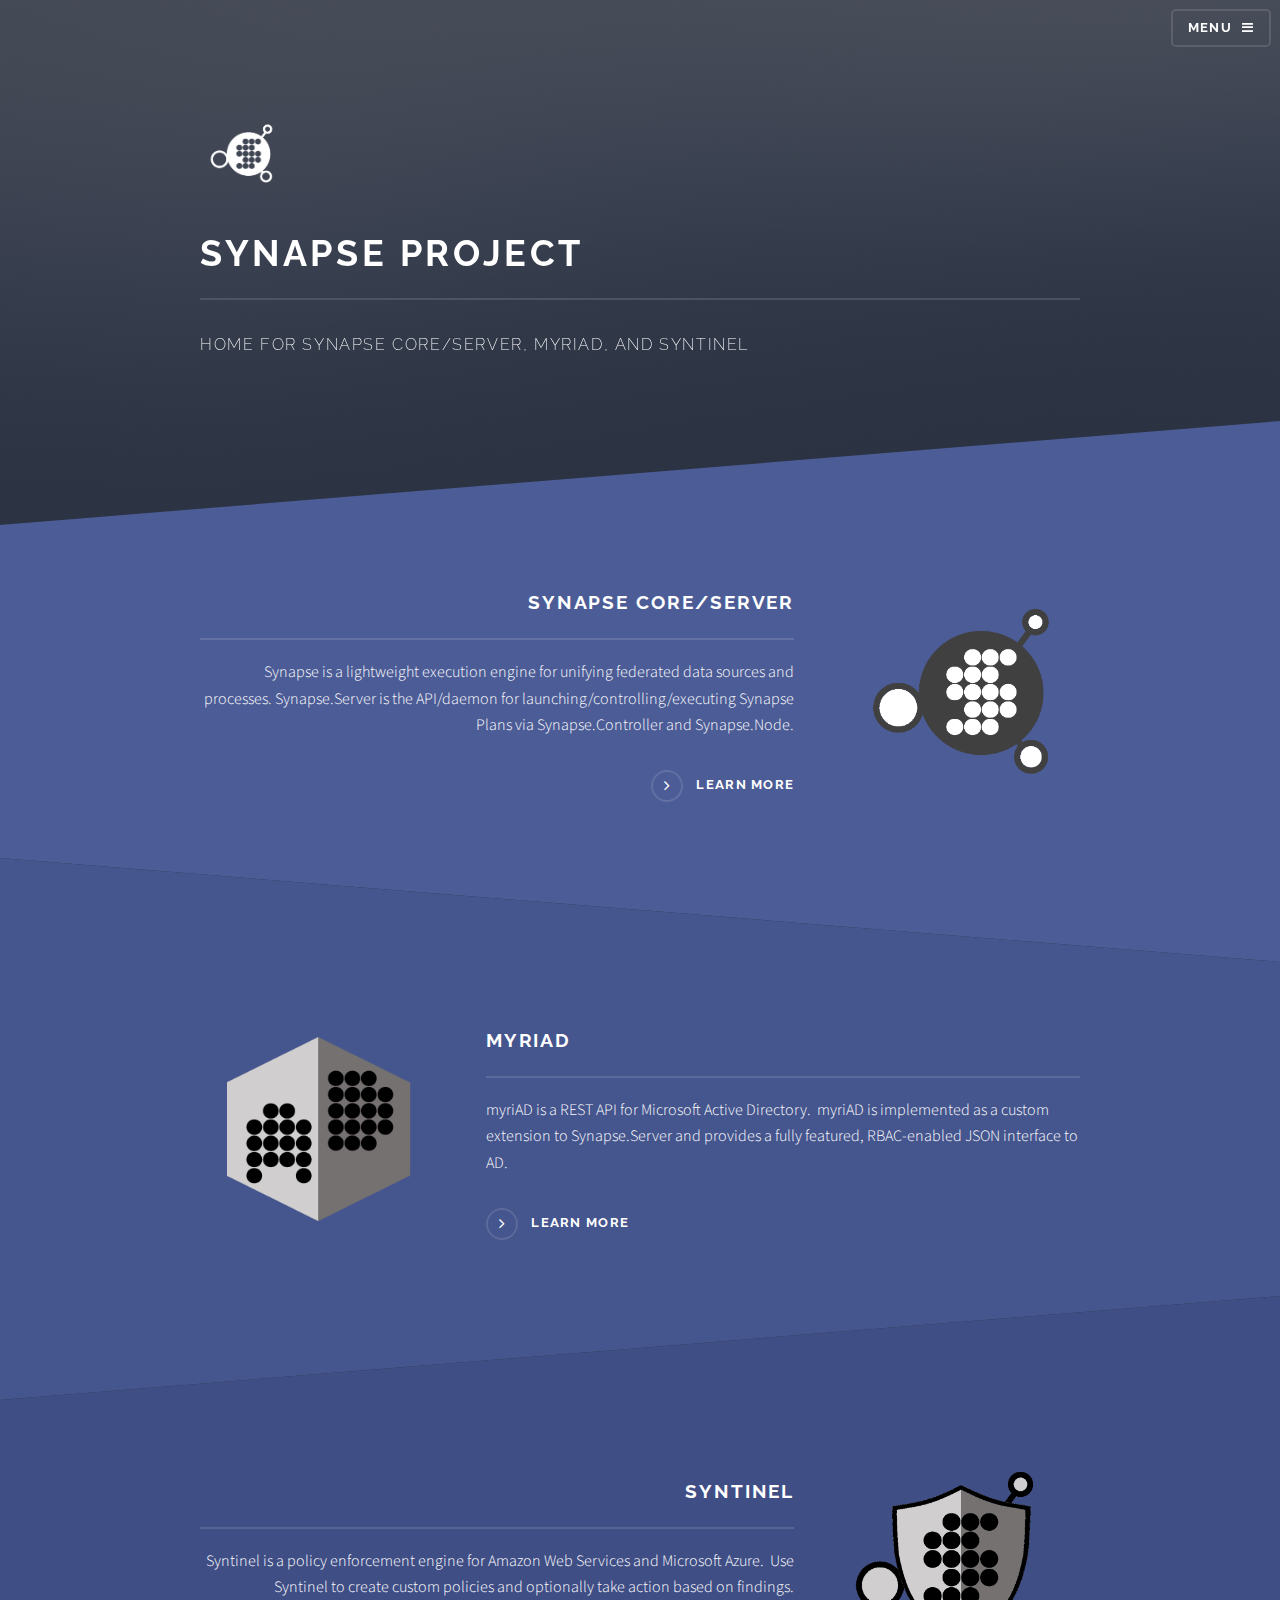
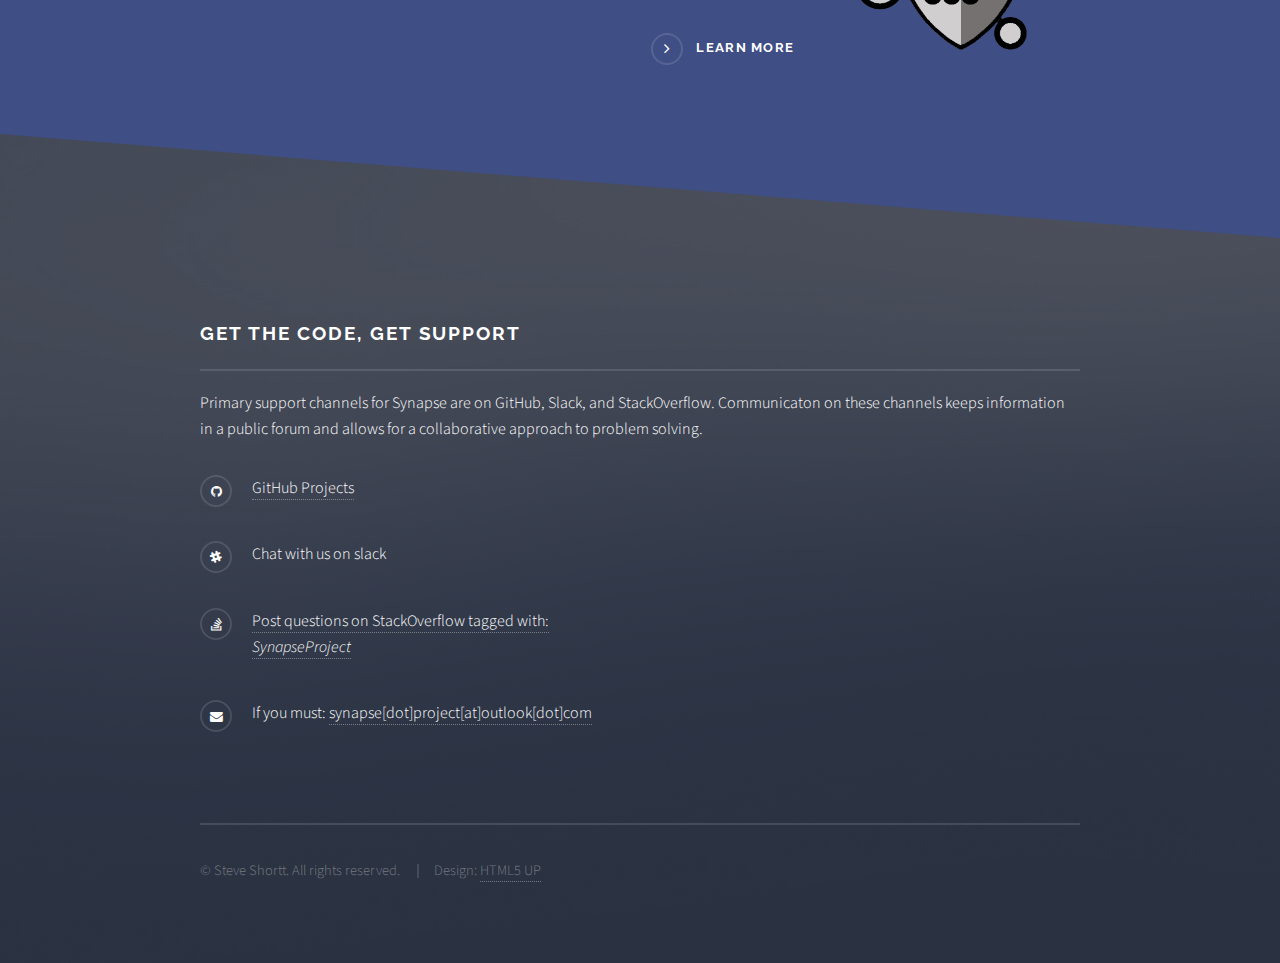
==== index.html @ a86a6365 "initial commit" ====
<!DOCTYPE html>
<!--
	Solid State by HTML5 UP	html5up.net | @ajlkn
	Free for personal and commercial use under the CCA 3.0 license (html5up.net/license)-->
<html>
  <head>
    <meta http-equiv="content-type" content="text/html; charset=utf-8">
    <title>Synapse Project</title>
    <meta name="viewport" content="width=device-width, initial-scale=1">
    <!--[if lte IE 8]><script src="assets/js/ie/html5shiv.js"></script><![endif]-->
    <link rel="stylesheet" href="assets/css/main.css">
    <!--[if lte IE 9]><link rel="stylesheet" href="assets/css/ie9.css" /><![endif]-->
    <!--[if lte IE 8]><link rel="stylesheet" href="assets/css/ie8.css" /><![endif]-->
  </head>
  <body>
    <!-- Page Wrapper -->
    <div id="page-wrapper">
      <!-- Header -->
      <header id="header" class="alt">
        <h1><a href="index.html">Synapse Project</a></h1>
        <nav> <a href="#menu">Menu</a> </nav>
      </header>
      <!-- Menu -->
      <nav id="menu">
        <div class="inner">
          <h2>Menu</h2>
          <ul class="links">
            <li><a href="index.html">Home</a></li>
            <li><a href="Synapse.html">Synapse Core/Server</a></li>
            <li><a href="myriAD.html">myriAD</a></li>
            <li><a href="syntinel.html">Syntinel</a></li>
          </ul>
          <a href="#" class="close">Close</a> </div>
      </nav>
      <!-- Banner -->
      <section id="banner">
        <div class="inner">
          <div class="logo"><img src="images/synapse_logo_rev.png" style="width: 83px; height: 83px;"></div>
          <h2>Synapse Project</h2>
          <p>Home for Synapse Core/Server, myriAD, and Syntinel</p>
        </div>
      </section>
      <!-- Wrapper -->
      <section id="wrapper">
        <!-- One -->
        <section id="one" class="wrapper spotlight style1">
          <div class="inner"> <a href="Synapse.html" class="image"><img src="images/synapse_logo.png"
                alt=""></a>
            <div class="content">
              <h2 class="major">Synapse core/server</h2>
              <p><span class="col-11 text-gray-dark mr-2" itemprop="about">Synapse
                  is a lightweight execution engine for unifying federated data
                  sources and processes. Synapse.Server is the API/daemon for
                  launching/controlling/executing Synapse Plans via
                  Synapse.Controller and Synapse.Node.</span></p>
              <a href="Synapse.html" class="special">Learn more</a> </div>
          </div>
        </section>
        <!-- Two -->
        <section id="two" class="wrapper alt spotlight style2">
          <div class="inner"> <a href="#" class="image"><img src="images/mryiad_logo_grey.png"
                alt=""></a>
            <div class="content">
              <h2 class="major">myriad</h2>
              <p>myriAD is a REST API for Microsoft Active Directory.&nbsp;
                myriAD is implemented as a custom extension to Synapse.Server
                and provides a fully featured, RBAC-enabled JSON interface to
                AD.</p>
              <a href="#" class="special">Learn more</a> </div>
          </div>
        </section>
        <!-- Three -->
        <section id="three" class="wrapper spotlight style3">
          <div class="inner"> <a href="#" class="image"><img src="images/syntinel_logo.png"
                alt=""></a>
            <div class="content">
              <h2 class="major">Syntinel</h2>
              <p>Syntinel is a policy enforcement engine for Amazon Web Services
                and Microsoft Azure.&nbsp; Use Syntinel to create custom
                policies and optionally take action based on findings.</p>
              <a href="#" class="special">Learn more</a> </div>
          </div>
        </section>
        <!-- Footer -->
        <section id="footer">
          <div class="inner">
            <h2 class="major">Get the code, Get Support</h2>
            <p>Primary support channels for Synapse are on GitHub, Slack, and
              StackOverflow. Communicaton on these channels keeps information in
              a public forum and allows for a collaborative approach to problem
              solving.</p>
            <ul class="contact">
              <li class="fa-github"><a href="https://github.com/SynapseProject">GitHub
                  Projects</a></li>
              <li class="fa-slack">Chat with us on slack</li>
              <li class="fa-stack-overflow"><a href="https://stackoverflow.com/">Post
                  questions on StackOverflow tagged with: <em>SynapseProject</em></a></li>
              <li class="fa-envelope">If you must: <a href="mailto:%73yn%61p%73e.proj%65ct@%6Futlook.c%6Fm">synapse[dot]project[at]outlook[dot]com</a></li>
            </ul>
            <ul class="copyright">
              <li>© Steve Shortt. All rights reserved.</li>
              <li>Design: <a href="http://html5up.net">HTML5 UP</a></li>
            </ul>
          </div>
        </section>
      </section>
    </div>
    <!-- Scripts -->
    <script src="assets/js/skel.min.js"></script>
    <script src="assets/js/jquery.min.js"></script>
    <script src="assets/js/jquery.scrollex.min.js"></script>
    <script src="assets/js/util.js"></script>
    <!--[if lte IE 8]><script src="assets/js/ie/respond.min.js"></script><![endif]-->
    <script src="assets/js/main.js"></script>
  </body>
</html>
---- assets/css/main.css ----
@import url(font-awesome.min.css);
@import url("https://fonts.googleapis.com/css?family=Raleway:200,700|Source+Sans+Pro:300,600,300italic,600italic");

/*
	Solid State by HTML5 UP
	html5up.net | @ajlkn
	Free for personal and commercial use under the CCA 3.0 license (html5up.net/license)
*/

/* Reset */

	html, body, div, span, applet, object, iframe, h1, h2, h3, h4, h5, h6, p, blockquote, pre, a, abbr, acronym, address, big, cite, code, del, dfn, em, img, ins, kbd, q, s, samp, small, strike, strong, sub, sup, tt, var, b, u, i, center, dl, dt, dd, ol, ul, li, fieldset, form, label, legend, table, caption, tbody, tfoot, thead, tr, th, td, article, aside, canvas, details, embed, figure, figcaption, footer, header, hgroup, menu, nav, output, ruby, section, summary, time, mark, audio, video {
		margin: 0;
		padding: 0;
		border: 0;
		font-size: 100%;
		font: inherit;
		vertical-align: baseline;
	}

	article, aside, details, figcaption, figure, footer, header, hgroup, menu, nav, section {
		display: block;
	}

	body {
		line-height: 1;
	}

	ol, ul {
		list-style: none;
	}

	blockquote, q {
		quotes: none;
	}

	blockquote:before, blockquote:after, q:before, q:after {
		content: '';
		content: none;
	}

	table {
		border-collapse: collapse;
		border-spacing: 0;
	}

	body {
		-webkit-text-size-adjust: none;
	}

/* Box Model */

	*, *:before, *:after {
		-moz-box-sizing: border-box;
		-webkit-box-sizing: border-box;
		box-sizing: border-box;
	}

/* Grid */

	.row {
		border-bottom: solid 1px transparent;
		-moz-box-sizing: border-box;
		-webkit-box-sizing: border-box;
		box-sizing: border-box;
	}

	.row > * {
		float: left;
		-moz-box-sizing: border-box;
		-webkit-box-sizing: border-box;
		box-sizing: border-box;
	}

	.row:after, .row:before {
		content: '';
		display: block;
		clear: both;
		height: 0;
	}

	.row.uniform > * > :first-child {
		margin-top: 0;
	}

	.row.uniform > * > :last-child {
		margin-bottom: 0;
	}

	.row.\30 \25 > * {
		padding: 0 0 0 0em;
	}

	.row.\30 \25 {
		margin: 0 0 -1px 0em;
	}

	.row.uniform.\30 \25 > * {
		padding: 0em 0 0 0em;
	}

	.row.uniform.\30 \25 {
		margin: 0em 0 -1px 0em;
	}

	.row > * {
		padding: 0 0 0 1.75em;
	}

	.row {
		margin: 0 0 -1px -1.75em;
	}

	.row.uniform > * {
		padding: 1.75em 0 0 1.75em;
	}

	.row.uniform {
		margin: -1.75em 0 -1px -1.75em;
	}

	.row.\32 00\25 > * {
		padding: 0 0 0 3.5em;
	}

	.row.\32 00\25 {
		margin: 0 0 -1px -3.5em;
	}

	.row.uniform.\32 00\25 > * {
		padding: 3.5em 0 0 3.5em;
	}

	.row.uniform.\32 00\25 {
		margin: -3.5em 0 -1px -3.5em;
	}

	.row.\31 50\25 > * {
		padding: 0 0 0 2.625em;
	}

	.row.\31 50\25 {
		margin: 0 0 -1px -2.625em;
	}

	.row.uniform.\31 50\25 > * {
		padding: 2.625em 0 0 2.625em;
	}

	.row.uniform.\31 50\25 {
		margin: -2.625em 0 -1px -2.625em;
	}

	.row.\35 0\25 > * {
		padding: 0 0 0 0.875em;
	}

	.row.\35 0\25 {
		margin: 0 0 -1px -0.875em;
	}

	.row.uniform.\35 0\25 > * {
		padding: 0.875em 0 0 0.875em;
	}

	.row.uniform.\35 0\25 {
		margin: -0.875em 0 -1px -0.875em;
	}

	.row.\32 5\25 > * {
		padding: 0 0 0 0.4375em;
	}

	.row.\32 5\25 {
		margin: 0 0 -1px -0.4375em;
	}

	.row.uniform.\32 5\25 > * {
		padding: 0.4375em 0 0 0.4375em;
	}

	.row.uniform.\32 5\25 {
		margin: -0.4375em 0 -1px -0.4375em;
	}

	.\31 2u, .\31 2u\24 {
		width: 100%;
		clear: none;
		margin-left: 0;
	}

	.\31 1u, .\31 1u\24 {
		width: 91.6666666667%;
		clear: none;
		margin-left: 0;
	}

	.\31 0u, .\31 0u\24 {
		width: 83.3333333333%;
		clear: none;
		margin-left: 0;
	}

	.\39 u, .\39 u\24 {
		width: 75%;
		clear: none;
		margin-left: 0;
	}

	.\38 u, .\38 u\24 {
		width: 66.6666666667%;
		clear: none;
		margin-left: 0;
	}

	.\37 u, .\37 u\24 {
		width: 58.3333333333%;
		clear: none;
		margin-left: 0;
	}

	.\36 u, .\36 u\24 {
		width: 50%;
		clear: none;
		margin-left: 0;
	}

	.\35 u, .\35 u\24 {
		width: 41.6666666667%;
		clear: none;
		margin-left: 0;
	}

	.\34 u, .\34 u\24 {
		width: 33.3333333333%;
		clear: none;
		margin-left: 0;
	}

	.\33 u, .\33 u\24 {
		width: 25%;
		clear: none;
		margin-left: 0;
	}

	.\32 u, .\32 u\24 {
		width: 16.6666666667%;
		clear: none;
		margin-left: 0;
	}

	.\31 u, .\31 u\24 {
		width: 8.3333333333%;
		clear: none;
		margin-left: 0;
	}

	.\31 2u\24 + *,
	.\31 1u\24 + *,
	.\31 0u\24 + *,
	.\39 u\24 + *,
	.\38 u\24 + *,
	.\37 u\24 + *,
	.\36 u\24 + *,
	.\35 u\24 + *,
	.\34 u\24 + *,
	.\33 u\24 + *,
	.\32 u\24 + *,
	.\31 u\24 + * {
		clear: left;
	}

	.\-11u {
		margin-left: 91.66667%;
	}

	.\-10u {
		margin-left: 83.33333%;
	}

	.\-9u {
		margin-left: 75%;
	}

	.\-8u {
		margin-left: 66.66667%;
	}

	.\-7u {
		margin-left: 58.33333%;
	}

	.\-6u {
		margin-left: 50%;
	}

	.\-5u {
		margin-left: 41.66667%;
	}

	.\-4u {
		margin-left: 33.33333%;
	}

	.\-3u {
		margin-left: 25%;
	}

	.\-2u {
		margin-left: 16.66667%;
	}

	.\-1u {
		margin-left: 8.33333%;
	}

	@media screen and (max-width: 1680px) {

		.row > * {
			padding: 0 0 0 1.75em;
		}

		.row {
			margin: 0 0 -1px -1.75em;
		}

		.row.uniform > * {
			padding: 1.75em 0 0 1.75em;
		}

		.row.uniform {
			margin: -1.75em 0 -1px -1.75em;
		}

		.row.\32 00\25 > * {
			padding: 0 0 0 3.5em;
		}

		.row.\32 00\25 {
			margin: 0 0 -1px -3.5em;
		}

		.row.uniform.\32 00\25 > * {
			padding: 3.5em 0 0 3.5em;
		}

		.row.uniform.\32 00\25 {
			margin: -3.5em 0 -1px -3.5em;
		}

		.row.\31 50\25 > * {
			padding: 0 0 0 2.625em;
		}

		.row.\31 50\25 {
			margin: 0 0 -1px -2.625em;
		}

		.row.uniform.\31 50\25 > * {
			padding: 2.625em 0 0 2.625em;
		}

		.row.uniform.\31 50\25 {
			margin: -2.625em 0 -1px -2.625em;
		}

		.row.\35 0\25 > * {
			padding: 0 0 0 0.875em;
		}

		.row.\35 0\25 {
			margin: 0 0 -1px -0.875em;
		}

		.row.uniform.\35 0\25 > * {
			padding: 0.875em 0 0 0.875em;
		}

		.row.uniform.\35 0\25 {
			margin: -0.875em 0 -1px -0.875em;
		}

		.row.\32 5\25 > * {
			padding: 0 0 0 0.4375em;
		}

		.row.\32 5\25 {
			margin: 0 0 -1px -0.4375em;
		}

		.row.uniform.\32 5\25 > * {
			padding: 0.4375em 0 0 0.4375em;
		}

		.row.uniform.\32 5\25 {
			margin: -0.4375em 0 -1px -0.4375em;
		}

		.\31 2u\28xlarge\29, .\31 2u\24\28xlarge\29 {
			width: 100%;
			clear: none;
			margin-left: 0;
		}

		.\31 1u\28xlarge\29, .\31 1u\24\28xlarge\29 {
			width: 91.6666666667%;
			clear: none;
			margin-left: 0;
		}

		.\31 0u\28xlarge\29, .\31 0u\24\28xlarge\29 {
			width: 83.3333333333%;
			clear: none;
			margin-left: 0;
		}

		.\39 u\28xlarge\29, .\39 u\24\28xlarge\29 {
			width: 75%;
			clear: none;
			margin-left: 0;
		}

		.\38 u\28xlarge\29, .\38 u\24\28xlarge\29 {
			width: 66.6666666667%;
			clear: none;
			margin-left: 0;
		}

		.\37 u\28xlarge\29, .\37 u\24\28xlarge\29 {
			width: 58.3333333333%;
			clear: none;
			margin-left: 0;
		}

		.\36 u\28xlarge\29, .\36 u\24\28xlarge\29 {
			width: 50%;
			clear: none;
			margin-left: 0;
		}

		.\35 u\28xlarge\29, .\35 u\24\28xlarge\29 {
			width: 41.6666666667%;
			clear: none;
			margin-left: 0;
		}

		.\34 u\28xlarge\29, .\34 u\24\28xlarge\29 {
			width: 33.3333333333%;
			clear: none;
			margin-left: 0;
		}

		.\33 u\28xlarge\29, .\33 u\24\28xlarge\29 {
			width: 25%;
			clear: none;
			margin-left: 0;
		}

		.\32 u\28xlarge\29, .\32 u\24\28xlarge\29 {
			width: 16.6666666667%;
			clear: none;
			margin-left: 0;
		}

		.\31 u\28xlarge\29, .\31 u\24\28xlarge\29 {
			width: 8.3333333333%;
			clear: none;
			margin-left: 0;
		}

		.\31 2u\24\28xlarge\29 + *,
		.\31 1u\24\28xlarge\29 + *,
		.\31 0u\24\28xlarge\29 + *,
		.\39 u\24\28xlarge\29 + *,
		.\38 u\24\28xlarge\29 + *,
		.\37 u\24\28xlarge\29 + *,
		.\36 u\24\28xlarge\29 + *,
		.\35 u\24\28xlarge\29 + *,
		.\34 u\24\28xlarge\29 + *,
		.\33 u\24\28xlarge\29 + *,
		.\32 u\24\28xlarge\29 + *,
		.\31 u\24\28xlarge\29 + * {
			clear: left;
		}

		.\-11u\28xlarge\29 {
			margin-left: 91.66667%;
		}

		.\-10u\28xlarge\29 {
			margin-left: 83.33333%;
		}

		.\-9u\28xlarge\29 {
			margin-left: 75%;
		}

		.\-8u\28xlarge\29 {
			margin-left: 66.66667%;
		}

		.\-7u\28xlarge\29 {
			margin-left: 58.33333%;
		}

		.\-6u\28xlarge\29 {
			margin-left: 50%;
		}

		.\-5u\28xlarge\29 {
			margin-left: 41.66667%;
		}

		.\-4u\28xlarge\29 {
			margin-left: 33.33333%;
		}

		.\-3u\28xlarge\29 {
			margin-left: 25%;
		}

		.\-2u\28xlarge\29 {
			margin-left: 16.66667%;
		}

		.\-1u\28xlarge\29 {
			margin-left: 8.33333%;
		}

	}

	@media screen and (max-width: 1280px) {

		.row > * {
			padding: 0 0 0 1.75em;
		}

		.row {
			margin: 0 0 -1px -1.75em;
		}

		.row.uniform > * {
			padding: 1.75em 0 0 1.75em;
		}

		.row.uniform {
			margin: -1.75em 0 -1px -1.75em;
		}

		.row.\32 00\25 > * {
			padding: 0 0 0 3.5em;
		}

		.row.\32 00\25 {
			margin: 0 0 -1px -3.5em;
		}

		.row.uniform.\32 00\25 > * {
			padding: 3.5em 0 0 3.5em;
		}

		.row.uniform.\32 00\25 {
			margin: -3.5em 0 -1px -3.5em;
		}

		.row.\31 50\25 > * {
			padding: 0 0 0 2.625em;
		}

		.row.\31 50\25 {
			margin: 0 0 -1px -2.625em;
		}

		.row.uniform.\31 50\25 > * {
			padding: 2.625em 0 0 2.625em;
		}

		.row.uniform.\31 50\25 {
			margin: -2.625em 0 -1px -2.625em;
		}

		.row.\35 0\25 > * {
			padding: 0 0 0 0.875em;
		}

		.row.\35 0\25 {
			margin: 0 0 -1px -0.875em;
		}

		.row.uniform.\35 0\25 > * {
			padding: 0.875em 0 0 0.875em;
		}

		.row.uniform.\35 0\25 {
			margin: -0.875em 0 -1px -0.875em;
		}

		.row.\32 5\25 > * {
			padding: 0 0 0 0.4375em;
		}

		.row.\32 5\25 {
			margin: 0 0 -1px -0.4375em;
		}

		.row.uniform.\32 5\25 > * {
			padding: 0.4375em 0 0 0.4375em;
		}

		.row.uniform.\32 5\25 {
			margin: -0.4375em 0 -1px -0.4375em;
		}

		.\31 2u\28large\29, .\31 2u\24\28large\29 {
			width: 100%;
			clear: none;
			margin-left: 0;
		}

		.\31 1u\28large\29, .\31 1u\24\28large\29 {
			width: 91.6666666667%;
			clear: none;
			margin-left: 0;
		}

		.\31 0u\28large\29, .\31 0u\24\28large\29 {
			width: 83.3333333333%;
			clear: none;
			margin-left: 0;
		}

		.\39 u\28large\29, .\39 u\24\28large\29 {
			width: 75%;
			clear: none;
			margin-left: 0;
		}

		.\38 u\28large\29, .\38 u\24\28large\29 {
			width: 66.6666666667%;
			clear: none;
			margin-left: 0;
		}

		.\37 u\28large\29, .\37 u\24\28large\29 {
			width: 58.3333333333%;
			clear: none;
			margin-left: 0;
		}

		.\36 u\28large\29, .\36 u\24\28large\29 {
			width: 50%;
			clear: none;
			margin-left: 0;
		}

		.\35 u\28large\29, .\35 u\24\28large\29 {
			width: 41.6666666667%;
			clear: none;
			margin-left: 0;
		}

		.\34 u\28large\29, .\34 u\24\28large\29 {
			width: 33.3333333333%;
			clear: none;
			margin-left: 0;
		}

		.\33 u\28large\29, .\33 u\24\28large\29 {
			width: 25%;
			clear: none;
			margin-left: 0;
		}

		.\32 u\28large\29, .\32 u\24\28large\29 {
			width: 16.6666666667%;
			clear: none;
			margin-left: 0;
		}

		.\31 u\28large\29, .\31 u\24\28large\29 {
			width: 8.3333333333%;
			clear: none;
			margin-left: 0;
		}

		.\31 2u\24\28large\29 + *,
		.\31 1u\24\28large\29 + *,
		.\31 0u\24\28large\29 + *,
		.\39 u\24\28large\29 + *,
		.\38 u\24\28large\29 + *,
		.\37 u\24\28large\29 + *,
		.\36 u\24\28large\29 + *,
		.\35 u\24\28large\29 + *,
		.\34 u\24\28large\29 + *,
		.\33 u\24\28large\29 + *,
		.\32 u\24\28large\29 + *,
		.\31 u\24\28large\29 + * {
			clear: left;
		}

		.\-11u\28large\29 {
			margin-left: 91.66667%;
		}

		.\-10u\28large\29 {
			margin-left: 83.33333%;
		}

		.\-9u\28large\29 {
			margin-left: 75%;
		}

		.\-8u\28large\29 {
			margin-left: 66.66667%;
		}

		.\-7u\28large\29 {
			margin-left: 58.33333%;
		}

		.\-6u\28large\29 {
			margin-left: 50%;
		}

		.\-5u\28large\29 {
			margin-left: 41.66667%;
		}

		.\-4u\28large\29 {
			margin-left: 33.33333%;
		}

		.\-3u\28large\29 {
			margin-left: 25%;
		}

		.\-2u\28large\29 {
			margin-left: 16.66667%;
		}

		.\-1u\28large\29 {
			margin-left: 8.33333%;
		}

	}

	@media screen and (max-width: 980px) {

		.row > * {
			padding: 0 0 0 1.75em;
		}

		.row {
			margin: 0 0 -1px -1.75em;
		}

		.row.uniform > * {
			padding: 1.75em 0 0 1.75em;
		}

		.row.uniform {
			margin: -1.75em 0 -1px -1.75em;
		}

		.row.\32 00\25 > * {
			padding: 0 0 0 3.5em;
		}

		.row.\32 00\25 {
			margin: 0 0 -1px -3.5em;
		}

		.row.uniform.\32 00\25 > * {
			padding: 3.5em 0 0 3.5em;
		}

		.row.uniform.\32 00\25 {
			margin: -3.5em 0 -1px -3.5em;
		}

		.row.\31 50\25 > * {
			padding: 0 0 0 2.625em;
		}

		.row.\31 50\25 {
			margin: 0 0 -1px -2.625em;
		}

		.row.uniform.\31 50\25 > * {
			padding: 2.625em 0 0 2.625em;
		}

		.row.uniform.\31 50\25 {
			margin: -2.625em 0 -1px -2.625em;
		}

		.row.\35 0\25 > * {
			padding: 0 0 0 0.875em;
		}

		.row.\35 0\25 {
			margin: 0 0 -1px -0.875em;
		}

		.row.uniform.\35 0\25 > * {
			padding: 0.875em 0 0 0.875em;
		}

		.row.uniform.\35 0\25 {
			margin: -0.875em 0 -1px -0.875em;
		}

		.row.\32 5\25 > * {
			padding: 0 0 0 0.4375em;
		}

		.row.\32 5\25 {
			margin: 0 0 -1px -0.4375em;
		}

		.row.uniform.\32 5\25 > * {
			padding: 0.4375em 0 0 0.4375em;
		}

		.row.uniform.\32 5\25 {
			margin: -0.4375em 0 -1px -0.4375em;
		}

		.\31 2u\28medium\29, .\31 2u\24\28medium\29 {
			width: 100%;
			clear: none;
			margin-left: 0;
		}

		.\31 1u\28medium\29, .\31 1u\24\28medium\29 {
			width: 91.6666666667%;
			clear: none;
			margin-left: 0;
		}

		.\31 0u\28medium\29, .\31 0u\24\28medium\29 {
			width: 83.3333333333%;
			clear: none;
			margin-left: 0;
		}

		.\39 u\28medium\29, .\39 u\24\28medium\29 {
			width: 75%;
			clear: none;
			margin-left: 0;
		}

		.\38 u\28medium\29, .\38 u\24\28medium\29 {
			width: 66.6666666667%;
			clear: none;
			margin-left: 0;
		}

		.\37 u\28medium\29, .\37 u\24\28medium\29 {
			width: 58.3333333333%;
			clear: none;
			margin-left: 0;
		}

		.\36 u\28medium\29, .\36 u\24\28medium\29 {
			width: 50%;
			clear: none;
			margin-left: 0;
		}

		.\35 u\28medium\29, .\35 u\24\28medium\29 {
			width: 41.6666666667%;
			clear: none;
			margin-left: 0;
		}

		.\34 u\28medium\29, .\34 u\24\28medium\29 {
			width: 33.3333333333%;
			clear: none;
			margin-left: 0;
		}

		.\33 u\28medium\29, .\33 u\24\28medium\29 {
			width: 25%;
			clear: none;
			margin-left: 0;
		}

		.\32 u\28medium\29, .\32 u\24\28medium\29 {
			width: 16.6666666667%;
			clear: none;
			margin-left: 0;
		}

		.\31 u\28medium\29, .\31 u\24\28medium\29 {
			width: 8.3333333333%;
			clear: none;
			margin-left: 0;
		}

		.\31 2u\24\28medium\29 + *,
		.\31 1u\24\28medium\29 + *,
		.\31 0u\24\28medium\29 + *,
		.\39 u\24\28medium\29 + *,
		.\38 u\24\28medium\29 + *,
		.\37 u\24\28medium\29 + *,
		.\36 u\24\28medium\29 + *,
		.\35 u\24\28medium\29 + *,
		.\34 u\24\28medium\29 + *,
		.\33 u\24\28medium\29 + *,
		.\32 u\24\28medium\29 + *,
		.\31 u\24\28medium\29 + * {
			clear: left;
		}

		.\-11u\28medium\29 {
			margin-left: 91.66667%;
		}

		.\-10u\28medium\29 {
			margin-left: 83.33333%;
		}

		.\-9u\28medium\29 {
			margin-left: 75%;
		}

		.\-8u\28medium\29 {
			margin-left: 66.66667%;
		}

		.\-7u\28medium\29 {
			margin-left: 58.33333%;
		}

		.\-6u\28medium\29 {
			margin-left: 50%;
		}

		.\-5u\28medium\29 {
			margin-left: 41.66667%;
		}

		.\-4u\28medium\29 {
			margin-left: 33.33333%;
		}

		.\-3u\28medium\29 {
			margin-left: 25%;
		}

		.\-2u\28medium\29 {
			margin-left: 16.66667%;
		}

		.\-1u\28medium\29 {
			margin-left: 8.33333%;
		}

	}

	@media screen and (max-width: 736px) {

		.row > * {
			padding: 0 0 0 1.25em;
		}

		.row {
			margin: 0 0 -1px -1.25em;
		}

		.row.uniform > * {
			padding: 1.25em 0 0 1.25em;
		}

		.row.uniform {
			margin: -1.25em 0 -1px -1.25em;
		}

		.row.\32 00\25 > * {
			padding: 0 0 0 2.5em;
		}

		.row.\32 00\25 {
			margin: 0 0 -1px -2.5em;
		}

		.row.uniform.\32 00\25 > * {
			padding: 2.5em 0 0 2.5em;
		}

		.row.uniform.\32 00\25 {
			margin: -2.5em 0 -1px -2.5em;
		}

		.row.\31 50\25 > * {
			padding: 0 0 0 1.875em;
		}

		.row.\31 50\25 {
			margin: 0 0 -1px -1.875em;
		}

		.row.uniform.\31 50\25 > * {
			padding: 1.875em 0 0 1.875em;
		}

		.row.uniform.\31 50\25 {
			margin: -1.875em 0 -1px -1.875em;
		}

		.row.\35 0\25 > * {
			padding: 0 0 0 0.625em;
		}

		.row.\35 0\25 {
			margin: 0 0 -1px -0.625em;
		}

		.row.uniform.\35 0\25 > * {
			padding: 0.625em 0 0 0.625em;
		}

		.row.uniform.\35 0\25 {
			margin: -0.625em 0 -1px -0.625em;
		}

		.row.\32 5\25 > * {
			padding: 0 0 0 0.3125em;
		}

		.row.\32 5\25 {
			margin: 0 0 -1px -0.3125em;
		}

		.row.uniform.\32 5\25 > * {
			padding: 0.3125em 0 0 0.3125em;
		}

		.row.uniform.\32 5\25 {
			margin: -0.3125em 0 -1px -0.3125em;
		}

		.\31 2u\28small\29, .\31 2u\24\28small\29 {
			width: 100%;
			clear: none;
			margin-left: 0;
		}

		.\31 1u\28small\29, .\31 1u\24\28small\29 {
			width: 91.6666666667%;
			clear: none;
			margin-left: 0;
		}

		.\31 0u\28small\29, .\31 0u\24\28small\29 {
			width: 83.3333333333%;
			clear: none;
			margin-left: 0;
		}

		.\39 u\28small\29, .\39 u\24\28small\29 {
			width: 75%;
			clear: none;
			margin-left: 0;
		}

		.\38 u\28small\29, .\38 u\24\28small\29 {
			width: 66.6666666667%;
			clear: none;
			margin-left: 0;
		}

		.\37 u\28small\29, .\37 u\24\28small\29 {
			width: 58.3333333333%;
			clear: none;
			margin-left: 0;
		}

		.\36 u\28small\29, .\36 u\24\28small\29 {
			width: 50%;
			clear: none;
			margin-left: 0;
		}

		.\35 u\28small\29, .\35 u\24\28small\29 {
			width: 41.6666666667%;
			clear: none;
			margin-left: 0;
		}

		.\34 u\28small\29, .\34 u\24\28small\29 {
			width: 33.3333333333%;
			clear: none;
			margin-left: 0;
		}

		.\33 u\28small\29, .\33 u\24\28small\29 {
			width: 25%;
			clear: none;
			margin-left: 0;
		}

		.\32 u\28small\29, .\32 u\24\28small\29 {
			width: 16.6666666667%;
			clear: none;
			margin-left: 0;
		}

		.\31 u\28small\29, .\31 u\24\28small\29 {
			width: 8.3333333333%;
			clear: none;
			margin-left: 0;
		}

		.\31 2u\24\28small\29 + *,
		.\31 1u\24\28small\29 + *,
		.\31 0u\24\28small\29 + *,
		.\39 u\24\28small\29 + *,
		.\38 u\24\28small\29 + *,
		.\37 u\24\28small\29 + *,
		.\36 u\24\28small\29 + *,
		.\35 u\24\28small\29 + *,
		.\34 u\24\28small\29 + *,
		.\33 u\24\28small\29 + *,
		.\32 u\24\28small\29 + *,
		.\31 u\24\28small\29 + * {
			clear: left;
		}

		.\-11u\28small\29 {
			margin-left: 91.66667%;
		}

		.\-10u\28small\29 {
			margin-left: 83.33333%;
		}

		.\-9u\28small\29 {
			margin-left: 75%;
		}

		.\-8u\28small\29 {
			margin-left: 66.66667%;
		}

		.\-7u\28small\29 {
			margin-left: 58.33333%;
		}

		.\-6u\28small\29 {
			margin-left: 50%;
		}

		.\-5u\28small\29 {
			margin-left: 41.66667%;
		}

		.\-4u\28small\29 {
			margin-left: 33.33333%;
		}

		.\-3u\28small\29 {
			margin-left: 25%;
		}

		.\-2u\28small\29 {
			margin-left: 16.66667%;
		}

		.\-1u\28small\29 {
			margin-left: 8.33333%;
		}

	}

	@media screen and (max-width: 640px) {

		.row > * {
			padding: 0 0 0 1.25em;
		}

		.row {
			margin: 0 0 -1px -1.25em;
		}

		.row.uniform > * {
			padding: 1.25em 0 0 1.25em;
		}

		.row.uniform {
			margin: -1.25em 0 -1px -1.25em;
		}

		.row.\32 00\25 > * {
			padding: 0 0 0 2.5em;
		}

		.row.\32 00\25 {
			margin: 0 0 -1px -2.5em;
		}

		.row.uniform.\32 00\25 > * {
			padding: 2.5em 0 0 2.5em;
		}

		.row.uniform.\32 00\25 {
			margin: -2.5em 0 -1px -2.5em;
		}

		.row.\31 50\25 > * {
			padding: 0 0 0 1.875em;
		}

		.row.\31 50\25 {
			margin: 0 0 -1px -1.875em;
		}

		.row.uniform.\31 50\25 > * {
			padding: 1.875em 0 0 1.875em;
		}

		.row.uniform.\31 50\25 {
			margin: -1.875em 0 -1px -1.875em;
		}

		.row.\35 0\25 > * {
			padding: 0 0 0 0.625em;
		}

		.row.\35 0\25 {
			margin: 0 0 -1px -0.625em;
		}

		.row.uniform.\35 0\25 > * {
			padding: 0.625em 0 0 0.625em;
		}

		.row.uniform.\35 0\25 {
			margin: -0.625em 0 -1px -0.625em;
		}

		.row.\32 5\25 > * {
			padding: 0 0 0 0.3125em;
		}

		.row.\32 5\25 {
			margin: 0 0 -1px -0.3125em;
		}

		.row.uniform.\32 5\25 > * {
			padding: 0.3125em 0 0 0.3125em;
		}

		.row.uniform.\32 5\25 {
			margin: -0.3125em 0 -1px -0.3125em;
		}

		.\31 2u\28xsmall\29, .\31 2u\24\28xsmall\29 {
			width: 100%;
			clear: none;
			margin-left: 0;
		}

		.\31 1u\28xsmall\29, .\31 1u\24\28xsmall\29 {
			width: 91.6666666667%;
			clear: none;
			margin-left: 0;
		}

		.\31 0u\28xsmall\29, .\31 0u\24\28xsmall\29 {
			width: 83.3333333333%;
			clear: none;
			margin-left: 0;
		}

		.\39 u\28xsmall\29, .\39 u\24\28xsmall\29 {
			width: 75%;
			clear: none;
			margin-left: 0;
		}

		.\38 u\28xsmall\29, .\38 u\24\28xsmall\29 {
			width: 66.6666666667%;
			clear: none;
			margin-left: 0;
		}

		.\37 u\28xsmall\29, .\37 u\24\28xsmall\29 {
			width: 58.3333333333%;
			clear: none;
			margin-left: 0;
		}

		.\36 u\28xsmall\29, .\36 u\24\28xsmall\29 {
			width: 50%;
			clear: none;
			margin-left: 0;
		}

		.\35 u\28xsmall\29, .\35 u\24\28xsmall\29 {
			width: 41.6666666667%;
			clear: none;
			margin-left: 0;
		}

		.\34 u\28xsmall\29, .\34 u\24\28xsmall\29 {
			width: 33.3333333333%;
			clear: none;
			margin-left: 0;
		}

		.\33 u\28xsmall\29, .\33 u\24\28xsmall\29 {
			width: 25%;
			clear: none;
			margin-left: 0;
		}

		.\32 u\28xsmall\29, .\32 u\24\28xsmall\29 {
			width: 16.6666666667%;
			clear: none;
			margin-left: 0;
		}

		.\31 u\28xsmall\29, .\31 u\24\28xsmall\29 {
			width: 8.3333333333%;
			clear: none;
			margin-left: 0;
		}

		.\31 2u\24\28xsmall\29 + *,
		.\31 1u\24\28xsmall\29 + *,
		.\31 0u\24\28xsmall\29 + *,
		.\39 u\24\28xsmall\29 + *,
		.\38 u\24\28xsmall\29 + *,
		.\37 u\24\28xsmall\29 + *,
		.\36 u\24\28xsmall\29 + *,
		.\35 u\24\28xsmall\29 + *,
		.\34 u\24\28xsmall\29 + *,
		.\33 u\24\28xsmall\29 + *,
		.\32 u\24\28xsmall\29 + *,
		.\31 u\24\28xsmall\29 + * {
			clear: left;
		}

		.\-11u\28xsmall\29 {
			margin-left: 91.66667%;
		}

		.\-10u\28xsmall\29 {
			margin-left: 83.33333%;
		}

		.\-9u\28xsmall\29 {
			margin-left: 75%;
		}

		.\-8u\28xsmall\29 {
			margin-left: 66.66667%;
		}

		.\-7u\28xsmall\29 {
			margin-left: 58.33333%;
		}

		.\-6u\28xsmall\29 {
			margin-left: 50%;
		}

		.\-5u\28xsmall\29 {
			margin-left: 41.66667%;
		}

		.\-4u\28xsmall\29 {
			margin-left: 33.33333%;
		}

		.\-3u\28xsmall\29 {
			margin-left: 25%;
		}

		.\-2u\28xsmall\29 {
			margin-left: 16.66667%;
		}

		.\-1u\28xsmall\29 {
			margin-left: 8.33333%;
		}

	}

	@media screen and (max-width: 360px) {

		.row > * {
			padding: 0 0 0 1.25em;
		}

		.row {
			margin: 0 0 -1px -1.25em;
		}

		.row.uniform > * {
			padding: 1.25em 0 0 1.25em;
		}

		.row.uniform {
			margin: -1.25em 0 -1px -1.25em;
		}

		.row.\32 00\25 > * {
			padding: 0 0 0 2.5em;
		}

		.row.\32 00\25 {
			margin: 0 0 -1px -2.5em;
		}

		.row.uniform.\32 00\25 > * {
			padding: 2.5em 0 0 2.5em;
		}

		.row.uniform.\32 00\25 {
			margin: -2.5em 0 -1px -2.5em;
		}

		.row.\31 50\25 > * {
			padding: 0 0 0 1.875em;
		}

		.row.\31 50\25 {
			margin: 0 0 -1px -1.875em;
		}

		.row.uniform.\31 50\25 > * {
			padding: 1.875em 0 0 1.875em;
		}

		.row.uniform.\31 50\25 {
			margin: -1.875em 0 -1px -1.875em;
		}

		.row.\35 0\25 > * {
			padding: 0 0 0 0.625em;
		}

		.row.\35 0\25 {
			margin: 0 0 -1px -0.625em;
		}

		.row.uniform.\35 0\25 > * {
			padding: 0.625em 0 0 0.625em;
		}

		.row.uniform.\35 0\25 {
			margin: -0.625em 0 -1px -0.625em;
		}

		.row.\32 5\25 > * {
			padding: 0 0 0 0.3125em;
		}

		.row.\32 5\25 {
			margin: 0 0 -1px -0.3125em;
		}

		.row.uniform.\32 5\25 > * {
			padding: 0.3125em 0 0 0.3125em;
		}

		.row.uniform.\32 5\25 {
			margin: -0.3125em 0 -1px -0.3125em;
		}

		.\31 2u\28xxsmall\29, .\31 2u\24\28xxsmall\29 {
			width: 100%;
			clear: none;
			margin-left: 0;
		}

		.\31 1u\28xxsmall\29, .\31 1u\24\28xxsmall\29 {
			width: 91.6666666667%;
			clear: none;
			margin-left: 0;
		}

		.\31 0u\28xxsmall\29, .\31 0u\24\28xxsmall\29 {
			width: 83.3333333333%;
			clear: none;
			margin-left: 0;
		}

		.\39 u\28xxsmall\29, .\39 u\24\28xxsmall\29 {
			width: 75%;
			clear: none;
			margin-left: 0;
		}

		.\38 u\28xxsmall\29, .\38 u\24\28xxsmall\29 {
			width: 66.6666666667%;
			clear: none;
			margin-left: 0;
		}

		.\37 u\28xxsmall\29, .\37 u\24\28xxsmall\29 {
			width: 58.3333333333%;
			clear: none;
			margin-left: 0;
		}

		.\36 u\28xxsmall\29, .\36 u\24\28xxsmall\29 {
			width: 50%;
			clear: none;
			margin-left: 0;
		}

		.\35 u\28xxsmall\29, .\35 u\24\28xxsmall\29 {
			width: 41.6666666667%;
			clear: none;
			margin-left: 0;
		}

		.\34 u\28xxsmall\29, .\34 u\24\28xxsmall\29 {
			width: 33.3333333333%;
			clear: none;
			margin-left: 0;
		}

		.\33 u\28xxsmall\29, .\33 u\24\28xxsmall\29 {
			width: 25%;
			clear: none;
			margin-left: 0;
		}

		.\32 u\28xxsmall\29, .\32 u\24\28xxsmall\29 {
			width: 16.6666666667%;
			clear: none;
			margin-left: 0;
		}

		.\31 u\28xxsmall\29, .\31 u\24\28xxsmall\29 {
			width: 8.3333333333%;
			clear: none;
			margin-left: 0;
		}

		.\31 2u\24\28xxsmall\29 + *,
		.\31 1u\24\28xxsmall\29 + *,
		.\31 0u\24\28xxsmall\29 + *,
		.\39 u\24\28xxsmall\29 + *,
		.\38 u\24\28xxsmall\29 + *,
		.\37 u\24\28xxsmall\29 + *,
		.\36 u\24\28xxsmall\29 + *,
		.\35 u\24\28xxsmall\29 + *,
		.\34 u\24\28xxsmall\29 + *,
		.\33 u\24\28xxsmall\29 + *,
		.\32 u\24\28xxsmall\29 + *,
		.\31 u\24\28xxsmall\29 + * {
			clear: left;
		}

		.\-11u\28xxsmall\29 {
			margin-left: 91.66667%;
		}

		.\-10u\28xxsmall\29 {
			margin-left: 83.33333%;
		}

		.\-9u\28xxsmall\29 {
			margin-left: 75%;
		}

		.\-8u\28xxsmall\29 {
			margin-left: 66.66667%;
		}

		.\-7u\28xxsmall\29 {
			margin-left: 58.33333%;
		}

		.\-6u\28xxsmall\29 {
			margin-left: 50%;
		}

		.\-5u\28xxsmall\29 {
			margin-left: 41.66667%;
		}

		.\-4u\28xxsmall\29 {
			margin-left: 33.33333%;
		}

		.\-3u\28xxsmall\29 {
			margin-left: 25%;
		}

		.\-2u\28xxsmall\29 {
			margin-left: 16.66667%;
		}

		.\-1u\28xxsmall\29 {
			margin-left: 8.33333%;
		}

	}

/* Basic */

	@-ms-viewport {
		width: device-width;
	}

	body {
		-ms-overflow-style: scrollbar;
	}

	@media screen and (max-width: 640px) {

		html, body {
			min-width: 320px;
		}

	}

	body {
		background-color: #2e3141;
		background-image: linear-gradient(to top, rgba(46, 49, 65, 0.8), rgba(46, 49, 65, 0.8)), url("../../images/bg.jpg");
		background-size: auto, cover;
		background-attachment: fixed, fixed;
		background-position: center, center;
	}

		body.is-loading *, body.is-loading *:before, body.is-loading *:after {
			-moz-animation: none !important;
			-webkit-animation: none !important;
			-ms-animation: none !important;
			animation: none !important;
			-moz-transition: none !important;
			-webkit-transition: none !important;
			-ms-transition: none !important;
			transition: none !important;
		}

/* Type */

	body, input, select, textarea {
		color: #ffffff;
		font-family: "Source Sans Pro", Helvetica, sans-serif;
		font-size: 16.5pt;
		font-weight: 300;
		line-height: 1.65;
	}

		@media screen and (max-width: 1680px) {

			body, input, select, textarea {
				font-size: 13pt;
			}

		}

		@media screen and (max-width: 1280px) {

			body, input, select, textarea {
				font-size: 12pt;
			}

		}

		@media screen and (max-width: 980px) {

			body, input, select, textarea {
				font-size: 12pt;
			}

		}

		@media screen and (max-width: 736px) {

			body, input, select, textarea {
				font-size: 12pt;
			}

		}

		@media screen and (max-width: 640px) {

			body, input, select, textarea {
				font-size: 12pt;
			}

		}

	a {
		-moz-transition: color 0.2s ease-in-out, border-bottom-color 0.2s ease-in-out;
		-webkit-transition: color 0.2s ease-in-out, border-bottom-color 0.2s ease-in-out;
		-ms-transition: color 0.2s ease-in-out, border-bottom-color 0.2s ease-in-out;
		transition: color 0.2s ease-in-out, border-bottom-color 0.2s ease-in-out;
		border-bottom: dotted 1px rgba(255, 255, 255, 0.35);
		color: #ffffff;
		text-decoration: none;
	}

		a:hover {
			border-bottom-color: transparent;
			color: #ffffff !important;
		}

		a.special:not(.button) {
			text-decoration: none;
			border-bottom: 0;
			display: block;
			font-family: Raleway, Helvetica, sans-serif;
			font-size: 0.8em;
			font-weight: 700;
			letter-spacing: 0.1em;
			margin: 0 0 2em 0;
			text-transform: uppercase;
		}

			a.special:not(.button):before {
				-moz-osx-font-smoothing: grayscale;
				-webkit-font-smoothing: antialiased;
				font-family: FontAwesome;
				font-style: normal;
				font-weight: normal;
				text-transform: none !important;
			}

			a.special:not(.button):before {
				-moz-transition: background-color 0.2s ease-in-out;
				-webkit-transition: background-color 0.2s ease-in-out;
				-ms-transition: background-color 0.2s ease-in-out;
				transition: background-color 0.2s ease-in-out;
				border-radius: 100%;
				border: solid 2px rgba(255, 255, 255, 0.125);
				content: '\f105';
				display: inline-block;
				font-size: 1.25em;
				height: 2em;
				line-height: 1.65em;
				margin-right: 0.85em;
				text-align: center;
				text-indent: 0.15em;
				vertical-align: middle;
				width: 2em;
			}

			a.special:not(.button):hover:before {
				background-color: rgba(255, 255, 255, 0.025);
			}

			a.special:not(.button):active:before {
				background-color: rgba(255, 255, 255, 0.075);
			}

	strong, b {
		color: #ffffff;
		font-weight: 600;
	}

	em, i {
		font-style: italic;
	}

	p {
		margin: 0 0 2em 0;
	}

	h1, h2, h3, h4, h5, h6 {
		color: #ffffff;
		font-family: Raleway, Helvetica, sans-serif;
		font-weight: 700;
		letter-spacing: 0.1em;
		margin: 0 0 1em 0;
		text-transform: uppercase;
	}

		h1 a, h2 a, h3 a, h4 a, h5 a, h6 a {
			color: inherit;
			text-decoration: none;
		}

		h1 span, h2 span, h3 span, h4 span, h5 span, h6 span {
			font-weight: 200;
		}

		h1.major, h2.major, h3.major, h4.major, h5.major, h6.major {
			padding-bottom: 1em;
			border-bottom: solid 2px rgba(255, 255, 255, 0.125);
		}

	h2 {
		font-size: 1.2em;
	}

	h3 {
		font-size: 0.9em;
	}

	h4 {
		font-size: 0.7em;
	}

	h5 {
		font-size: 0.7em;
	}

	h6 {
		font-size: 0.7em;
	}

	@media screen and (max-width: 736px) {

		h2 {
			font-size: 1em;
		}

		h3 {
			font-size: 0.8em;
		}

	}

	sub {
		font-size: 0.8em;
		position: relative;
		top: 0.5em;
	}

	sup {
		font-size: 0.8em;
		position: relative;
		top: -0.5em;
	}

	blockquote {
		border-left: solid 4px rgba(255, 255, 255, 0.125);
		font-style: italic;
		margin: 0 0 2em 0;
		padding: 0.5em 0 0.5em 2em;
	}

	code {
		background: rgba(255, 255, 255, 0.025);
		border-radius: 5px;
		border: solid 2px rgba(255, 255, 255, 0.125);
		font-family: "Courier New", monospace;
		font-size: 0.9em;
		margin: 0 0.25em;
		padding: 0.25em 0.65em;
	}

	pre {
		-webkit-overflow-scrolling: touch;
		font-family: "Courier New", monospace;
		font-size: 0.9em;
		margin: 0 0 2em 0;
	}

		pre code {
			display: block;
			line-height: 1.75em;
			padding: 1em 1.5em;
			overflow-x: auto;
		}

	hr {
		border: 0;
		border-bottom: solid 2px rgba(255, 255, 255, 0.125);
		margin: 2.5em 0;
	}

		hr.major {
			margin: 4em 0;
		}

	.align-left {
		text-align: left;
	}

	.align-center {
		text-align: center;
	}

	.align-right {
		text-align: right;
	}

/* Section/Article */

	section.special, article.special {
		text-align: center;
	}

/* Form */

	form {
		margin: 0 0 2em 0;
	}

		form .field {
			margin: 0 0 2em 0;
		}

			form .field label {
				margin-top: -1.5em;
			}

			form .field:first-child label {
				margin-top: 0;
			}

		form > :last-child {
			margin-bottom: 0;
		}

	label {
		color: #ffffff;
		display: block;
		font-family: Raleway, Helvetica, sans-serif;
		font-size: 0.8em;
		font-weight: 700;
		letter-spacing: 0.1em;
		margin: 0 0 0.7em 0;
		text-transform: uppercase;
	}

	input[type="text"],
	input[type="password"],
	input[type="email"],
	input[type="tel"],
	select,
	textarea {
		-moz-appearance: none;
		-webkit-appearance: none;
		-ms-appearance: none;
		appearance: none;
		background: rgba(255, 255, 255, 0.025);
		border-radius: 5px;
		border: none;
		border: solid 2px rgba(255, 255, 255, 0.125);
		color: inherit;
		display: block;
		outline: 0;
		padding: 0 1em;
		text-decoration: none;
		width: 100%;
	}

		input[type="text"]:invalid,
		input[type="password"]:invalid,
		input[type="email"]:invalid,
		input[type="tel"]:invalid,
		select:invalid,
		textarea:invalid {
			box-shadow: none;
		}

		input[type="text"]:focus,
		input[type="password"]:focus,
		input[type="email"]:focus,
		input[type="tel"]:focus,
		select:focus,
		textarea:focus {
			border-color: #5b6ba6;
		}

	.select-wrapper {
		text-decoration: none;
		display: block;
		position: relative;
	}

		.select-wrapper:before {
			-moz-osx-font-smoothing: grayscale;
			-webkit-font-smoothing: antialiased;
			font-family: FontAwesome;
			font-style: normal;
			font-weight: normal;
			text-transform: none !important;
		}

		.select-wrapper:before {
			color: rgba(255, 255, 255, 0.125);
			content: '\f078';
			display: block;
			height: 2.75em;
			line-height: 2.75em;
			pointer-events: none;
			position: absolute;
			right: 0;
			text-align: center;
			top: 0;
			width: 2.75em;
		}

		.select-wrapper select::-ms-expand {
			display: none;
		}

	select option {
		color: #ffffff;
		background: #2e3141;
	}

	input[type="text"],
	input[type="password"],
	input[type="email"],
	select {
		height: 2.75em;
	}

	textarea {
		padding: 0.75em 1em;
	}

	input[type="checkbox"],
	input[type="radio"] {
		-moz-appearance: none;
		-webkit-appearance: none;
		-ms-appearance: none;
		appearance: none;
		display: block;
		float: left;
		margin-right: -2em;
		opacity: 0;
		width: 1em;
		z-index: -1;
	}

		input[type="checkbox"] + label,
		input[type="radio"] + label {
			text-decoration: none;
			color: #ffffff;
			cursor: pointer;
			display: inline-block;
			font-size: 1em;
			font-family: "Source Sans Pro", Helvetica, sans-serif;
			text-transform: none;
			letter-spacing: 0;
			font-weight: 300;
			padding-left: 2.4em;
			padding-right: 0.75em;
			position: relative;
		}

			input[type="checkbox"] + label:before,
			input[type="radio"] + label:before {
				-moz-osx-font-smoothing: grayscale;
				-webkit-font-smoothing: antialiased;
				font-family: FontAwesome;
				font-style: normal;
				font-weight: normal;
				text-transform: none !important;
			}

			input[type="checkbox"] + label:before,
			input[type="radio"] + label:before {
				background: rgba(255, 255, 255, 0.025);
				border-radius: 5px;
				border: solid 2px rgba(255, 255, 255, 0.125);
				content: '';
				display: inline-block;
				height: 1.65em;
				left: 0;
				line-height: 1.58125em;
				position: absolute;
				text-align: center;
				top: 0;
				width: 1.65em;
			}

		input[type="checkbox"]:checked + label:before,
		input[type="radio"]:checked + label:before {
			background: #ffffff;
			border-color: #ffffff;
			content: '\f00c';
			color: #2e3141;
		}

		input[type="checkbox"]:focus + label:before,
		input[type="radio"]:focus + label:before {
			border-color: #4c5c96;
		}

	input[type="checkbox"] + label:before {
		border-radius: 5px;
	}

	input[type="radio"] + label:before {
		border-radius: 100%;
	}

	::-webkit-input-placeholder {
		color: rgba(255, 255, 255, 0.35) !important;
		opacity: 1.0;
	}

	:-moz-placeholder {
		color: rgba(255, 255, 255, 0.35) !important;
		opacity: 1.0;
	}

	::-moz-placeholder {
		color: rgba(255, 255, 255, 0.35) !important;
		opacity: 1.0;
	}

	:-ms-input-placeholder {
		color: rgba(255, 255, 255, 0.35) !important;
		opacity: 1.0;
	}

	.polyfill-placeholder {
		color: rgba(255, 255, 255, 0.35) !important;
		opacity: 1.0;
	}

/* Box */

	.box {
		border-radius: 5px;
		border: solid 2px rgba(255, 255, 255, 0.125);
		margin-bottom: 2em;
		padding: 1.5em;
	}

		.box > :last-child,
		.box > :last-child > :last-child,
		.box > :last-child > :last-child > :last-child {
			margin-bottom: 0;
		}

		.box.alt {
			border: 0;
			border-radius: 0;
			padding: 0;
		}

/* Icon */

	.icon {
		text-decoration: none;
		border-bottom: none;
		position: relative;
	}

		.icon:before {
			-moz-osx-font-smoothing: grayscale;
			-webkit-font-smoothing: antialiased;
			font-family: FontAwesome;
			font-style: normal;
			font-weight: normal;
			text-transform: none !important;
		}

		.icon > .label {
			display: none;
		}

/* Image */

	.image {
		border-radius: 5px;
		border: 0;
		display: inline-block;
		position: relative;
	}

		.image img {
			border-radius: 5px;
			display: block;
		}

		.image.left, .image.right {
			max-width: 40%;
		}

			.image.left img, .image.right img {
				width: 100%;
			}

		.image.left {
			float: left;
			padding: 0 1.5em 1em 0;
			top: 0.25em;
		}

		.image.right {
			float: right;
			padding: 0 0 1em 1.5em;
			top: 0.25em;
		}

		.image.fit {
			display: block;
			margin: 0 0 2em 0;
			width: 100%;
		}

			.image.fit img {
				width: 100%;
			}

		.image.main {
			display: block;
			margin: 0 0 3em 0;
			width: 100%;
		}

			.image.main img {
				width: 100%;
			}

/* List */

	ol {
		list-style: decimal;
		margin: 0 0 2em 0;
		padding-left: 1.25em;
	}

		ol li {
			padding-left: 0.25em;
		}

	ul {
		list-style: disc;
		margin: 0 0 2em 0;
		padding-left: 1em;
	}

		ul li {
			padding-left: 0.5em;
		}

		ul.alt {
			list-style: none;
			padding-left: 0;
		}

			ul.alt li {
				border-top: solid 1px rgba(255, 255, 255, 0.125);
				padding: 0.5em 0;
			}

				ul.alt li:first-child {
					border-top: 0;
					padding-top: 0;
				}

		ul.icons {
			cursor: default;
			list-style: none;
			padding-left: 0;
		}

			ul.icons li {
				display: inline-block;
				padding: 0 1em 0 0;
			}

				ul.icons li:last-child {
					padding-right: 0;
				}

				ul.icons li .icon:before {
					font-size: 1.25em;
				}

		ul.actions {
			cursor: default;
			list-style: none;
			padding-left: 0;
		}

			ul.actions li {
				display: inline-block;
				padding: 0 1em 0 0;
				vertical-align: middle;
			}

				ul.actions li:last-child {
					padding-right: 0;
				}

			ul.actions.small li {
				padding: 0 0.5em 0 0;
			}

			ul.actions.vertical li {
				display: block;
				padding: 1em 0 0 0;
			}

				ul.actions.vertical li:first-child {
					padding-top: 0;
				}

				ul.actions.vertical li > * {
					margin-bottom: 0;
				}

			ul.actions.vertical.small li {
				padding: 0.5em 0 0 0;
			}

				ul.actions.vertical.small li:first-child {
					padding-top: 0;
				}

			ul.actions.fit {
				display: table;
				margin-left: -1em;
				padding: 0;
				table-layout: fixed;
				width: calc(100% + 1em);
			}

				ul.actions.fit li {
					display: table-cell;
					padding: 0 0 0 1em;
				}

					ul.actions.fit li > * {
						margin-bottom: 0;
					}

				ul.actions.fit.small {
					margin-left: -0.5em;
					width: calc(100% + 0.5em);
				}

					ul.actions.fit.small li {
						padding: 0 0 0 0.5em;
					}

			@media screen and (max-width: 640px) {

				ul.actions {
					margin: 0 0 2em 0;
				}

					ul.actions li {
						padding: 1em 0 0 0;
						display: block;
						text-align: center;
						width: 100%;
					}

						ul.actions li:first-child {
							padding-top: 0;
						}

						ul.actions li > * {
							width: 100%;
							margin: 0 !important;
						}

					ul.actions.small li {
						padding: 0.5em 0 0 0;
					}

						ul.actions.small li:first-child {
							padding-top: 0;
						}

			}

		ul.contact {
			list-style: none;
			padding: 0;
		}

			ul.contact li {
				text-decoration: none;
				margin: 2.5em 0 0 0;
				padding: 0 0 0 3.25em;
				position: relative;
			}

				ul.contact li:before {
					-moz-osx-font-smoothing: grayscale;
					-webkit-font-smoothing: antialiased;
					font-family: FontAwesome;
					font-style: normal;
					font-weight: normal;
					text-transform: none !important;
				}

				ul.contact li:before {
					border-radius: 100%;
					border: solid 2px rgba(255, 255, 255, 0.125);
					display: inline-block;
					font-size: 0.8em;
					height: 2.5em;
					left: 0;
					line-height: 2.35em;
					position: absolute;
					text-align: center;
					top: 0;
					width: 2.5em;
				}

				ul.contact li:first-child {
					margin-top: 0;
				}

			@media screen and (max-width: 736px) {

				ul.contact li {
					margin: 1.5em 0 0 0;
				}

			}

	dl {
		margin: 0 0 2em 0;
	}

		dl dt {
			display: block;
			font-weight: 600;
			margin: 0 0 1em 0;
		}

		dl dd {
			margin-left: 2em;
		}

/* Table */

	.table-wrapper {
		-webkit-overflow-scrolling: touch;
		overflow-x: auto;
	}

	table {
		margin: 0 0 2em 0;
		width: 100%;
	}

		table tbody tr {
			border: solid 1px rgba(255, 255, 255, 0.125);
			border-left: 0;
			border-right: 0;
		}

			table tbody tr:nth-child(2n + 1) {
				background-color: rgba(255, 255, 255, 0.025);
			}

		table td {
			padding: 0.75em 0.75em;
		}

		table th {
			color: #ffffff;
			font-size: 0.9em;
			font-weight: 600;
			padding: 0 0.75em 0.75em 0.75em;
			text-align: left;
		}

		table thead {
			border-bottom: solid 2px rgba(255, 255, 255, 0.125);
		}

		table tfoot {
			border-top: solid 2px rgba(255, 255, 255, 0.125);
		}

		table.alt {
			border-collapse: separate;
		}

			table.alt tbody tr td {
				border: solid 1px rgba(255, 255, 255, 0.125);
				border-left-width: 0;
				border-top-width: 0;
			}

				table.alt tbody tr td:first-child {
					border-left-width: 1px;
				}

			table.alt tbody tr:first-child td {
				border-top-width: 1px;
			}

			table.alt thead {
				border-bottom: 0;
			}

			table.alt tfoot {
				border-top: 0;
			}

/* Button */

	input[type="submit"],
	input[type="reset"],
	input[type="button"],
	button,
	.button {
		-moz-appearance: none;
		-webkit-appearance: none;
		-ms-appearance: none;
		appearance: none;
		-moz-transition: background-color 0.2s ease-in-out;
		-webkit-transition: background-color 0.2s ease-in-out;
		-ms-transition: background-color 0.2s ease-in-out;
		transition: background-color 0.2s ease-in-out;
		background-color: transparent;
		border-radius: 5px;
		border: 0;
		box-shadow: inset 0 0 0 2px rgba(255, 255, 255, 0.125);
		color: #ffffff !important;
		cursor: pointer;
		display: inline-block;
		font-family: Raleway, Helvetica, sans-serif;
		font-size: 0.8em;
		font-weight: 700;
		height: 3.75em;
		letter-spacing: 0.1em;
		line-height: 3.75em;
		padding: 0 2.25em;
		text-align: center;
		text-decoration: none;
		text-transform: uppercase;
		white-space: nowrap;
	}

		input[type="submit"]:hover,
		input[type="reset"]:hover,
		input[type="button"]:hover,
		button:hover,
		.button:hover {
			background-color: rgba(255, 255, 255, 0.025);
		}

		input[type="submit"]:active,
		input[type="reset"]:active,
		input[type="button"]:active,
		button:active,
		.button:active {
			background-color: rgba(255, 255, 255, 0.075);
		}

		input[type="submit"].icon:before,
		input[type="reset"].icon:before,
		input[type="button"].icon:before,
		button.icon:before,
		.button.icon:before {
			margin-right: 0.5em;
			color: rgba(255, 255, 255, 0.35);
		}

		input[type="submit"].special,
		input[type="reset"].special,
		input[type="button"].special,
		button.special,
		.button.special {
			background-color: #4c5c96;
			box-shadow: none;
		}

			input[type="submit"].special:hover,
			input[type="reset"].special:hover,
			input[type="button"].special:hover,
			button.special:hover,
			.button.special:hover {
				background-color: #53639e;
			}

			input[type="submit"].special:active,
			input[type="reset"].special:active,
			input[type="button"].special:active,
			button.special:active,
			.button.special:active {
				background-color: #45558d;
			}

			input[type="submit"].special.icon:before,
			input[type="reset"].special.icon:before,
			input[type="button"].special.icon:before,
			button.special.icon:before,
			.button.special.icon:before {
				color: #7884b0;
			}

		input[type="submit"].fit,
		input[type="reset"].fit,
		input[type="button"].fit,
		button.fit,
		.button.fit {
			display: block;
			margin: 0 0 1em 0;
			width: 100%;
		}

		input[type="submit"].small,
		input[type="reset"].small,
		input[type="button"].small,
		button.small,
		.button.small {
			font-size: 0.6em;
		}

		input[type="submit"].big,
		input[type="reset"].big,
		input[type="button"].big,
		button.big,
		.button.big {
			font-size: 1em;
		}

		input[type="submit"].disabled, input[type="submit"]:disabled,
		input[type="reset"].disabled,
		input[type="reset"]:disabled,
		input[type="button"].disabled,
		input[type="button"]:disabled,
		button.disabled,
		button:disabled,
		.button.disabled,
		.button:disabled {
			opacity: 0.25;
		}

		@media screen and (max-width: 640px) {

			input[type="submit"],
			input[type="reset"],
			input[type="button"],
			button,
			.button {
				padding: 0;
			}

		}

/* Features */

	.features {
		display: -moz-flex;
		display: -webkit-flex;
		display: -ms-flex;
		display: flex;
		-moz-flex-wrap: wrap;
		-webkit-flex-wrap: wrap;
		-ms-flex-wrap: wrap;
		flex-wrap: wrap;
		margin: 0 0 2em 0;
	}

		.features article {
			padding: 1.75em 1.75em 0.1em 1.75em ;
			background-color: #353849;
			border-radius: 5px;
			margin: 1.5em 3em 1.5em 0;
			width: calc(50% - 1.5em);
		}

			.features article:nth-child(2n) {
				margin-right: 0;
			}

			.features article .image {
				border-radius: 5px 5px 0 0;
				display: block;
				margin-bottom: 1.75em;
				margin-left: -1.75em;
				margin-top: -1.75em;
				position: relative;
				width: calc(100% + 3.5em);
			}

				.features article .image img {
					border-radius: 5px 5px 0 0;
					width: 100%;
				}

		@media screen and (max-width: 980px) {

			.features article {
				margin: 1em 2em 1em 0;
				width: calc(50% - 1em);
			}

		}

		@media screen and (max-width: 736px) {

			.features article {
				padding: 1.5em 1.5em 0.1em 1.5em ;
				margin: 0.875em 1.75em 0.875em 0;
				width: calc(50% - 0.875em - 1px);
			}

				.features article .image {
					margin-bottom: 1.5em;
					margin-left: -1.5em;
					margin-top: -1.5em;
					width: calc(100% + 3em);
				}

		}

		@media screen and (max-width: 640px) {

			.features {
				display: block;
			}

				.features article {
					width: 100%;
					margin: 0 0 2em 0 !important;
				}

		}

/* Header */

	#header {
		-moz-transition: background-color 0.2s ease-in-out;
		-webkit-transition: background-color 0.2s ease-in-out;
		-ms-transition: background-color 0.2s ease-in-out;
		transition: background-color 0.2s ease-in-out;
		background-color: rgba(53, 56, 73, 0.95);
		height: 3.5em;
		left: 0;
		line-height: 3.5em;
		padding: 0 1.25em;
		position: fixed;
		top: 0;
		width: 100%;
		z-index: 10000;
	}

		#header h1 {
			-moz-transition: opacity 0.2s ease-in-out, visibility 0.2s;
			-webkit-transition: opacity 0.2s ease-in-out, visibility 0.2s;
			-ms-transition: opacity 0.2s ease-in-out, visibility 0.2s;
			transition: opacity 0.2s ease-in-out, visibility 0.2s;
			border-bottom: 0;
			font-size: 0.8em;
			margin-bottom: 0;
			opacity: 1;
			visibility: visible;
		}

			#header h1 a {
				border: 0;
			}

		#header nav {
			font-family: Raleway, Helvetica, sans-serif;
			font-size: 0.8em;
			font-weight: 700;
			height: 3em;
			letter-spacing: 0.1em;
			line-height: 3em;
			position: absolute;
			right: 0.7em;
			text-transform: uppercase;
			top: 0.7em;
		}

			#header nav a {
				border: 0;
				display: inline-block;
				padding: 0 1em;
			}

				#header nav a:before {
					float: right;
					margin-left: 0.75em;
				}

				#header nav a[href="#menu"] {
					text-decoration: none;
					-moz-transition: background-color 0.2s ease-in-out;
					-webkit-transition: background-color 0.2s ease-in-out;
					-ms-transition: background-color 0.2s ease-in-out;
					transition: background-color 0.2s ease-in-out;
					border-radius: 5px;
					box-shadow: inset 0 0 0 2px rgba(255, 255, 255, 0.125);
					padding: 0 1.35em;
				}

					#header nav a[href="#menu"]:before {
						-moz-osx-font-smoothing: grayscale;
						-webkit-font-smoothing: antialiased;
						font-family: FontAwesome;
						font-style: normal;
						font-weight: normal;
						text-transform: none !important;
					}

					#header nav a[href="#menu"]:before {
						content: '\f0c9';
					}

					#header nav a[href="#menu"]:hover {
						background-color: rgba(255, 255, 255, 0.025);
					}

					#header nav a[href="#menu"]:active {
						background-color: rgba(255, 255, 255, 0.075);
					}

		#header.alt {
			background-color: transparent;
		}

			#header.alt h1 {
				opacity: 0;
				visibility: hidden;
			}

		@media screen and (max-width: 736px) {

			#header {
				height: 2.75em;
				line-height: 2.75em;
			}

				#header nav {
					top: 0;
					right: 0;
					height: inherit;
					line-height: inherit;
				}

					#header nav a {
						height: inherit;
						line-height: inherit;
					}

						#header nav a[href="#menu"] {
							box-shadow: none;
							padding: 0 1em;
							border-radius: 0;
						}

							#header nav a[href="#menu"]:hover, #header nav a[href="#menu"]:active {
								background-color: inherit;
							}

		}

		@media screen and (max-width: 640px) {

			#header nav a[href="#menu"] {
				width: 4em;
				white-space: nowrap;
				text-indent: 4em;
				position: relative;
			}

				#header nav a[href="#menu"]:before {
					width: inherit;
					position: absolute;
					top: 0;
					left: 0;
					text-indent: 0;
					text-align: right;
					margin-left: 0;
					padding-right: 1.25em;
				}

		}

/* Menu */

	#page-wrapper {
		-moz-transition: -moz-filter 0.25s ease;
		-webkit-transition: -webkit-filter 0.25s ease;
		-ms-transition: -ms-filter 0.25s ease;
		transition: filter 0.25s ease;
	}

	#menu {
		-moz-align-items: center;
		-webkit-align-items: center;
		-ms-align-items: center;
		align-items: center;
		display: -moz-flex;
		display: -webkit-flex;
		display: -ms-flex;
		display: flex;
		-moz-justify-content: center;
		-webkit-justify-content: center;
		-ms-justify-content: center;
		justify-content: center;
		-moz-pointer-events: none;
		-webkit-pointer-events: none;
		-ms-pointer-events: none;
		pointer-events: none;
		-moz-transition: opacity 0.35s ease, visibility 0.35s;
		-webkit-transition: opacity 0.35s ease, visibility 0.35s;
		-ms-transition: opacity 0.35s ease, visibility 0.35s;
		transition: opacity 0.35s ease, visibility 0.35s;
		-moz-user-select: none;
		-webkit-user-select: none;
		-ms-user-select: none;
		user-select: none;
		-webkit-tap-highlight-color: transparent;
		background: rgba(46, 49, 65, 0.8);
		cursor: default;
		height: 100%;
		left: 0;
		opacity: 0;
		position: fixed;
		text-align: center;
		top: 0;
		visibility: hidden;
		width: 100%;
	}

		#menu .inner {
			padding: 2.5em 1.5em 0.5em 1.5em ;
			-moz-transform: translateY(0.5em);
			-webkit-transform: translateY(0.5em);
			-ms-transform: translateY(0.5em);
			transform: translateY(0.5em);
			-moz-transition: opacity 0.35s ease, -moz-transform 0.35s ease;
			-webkit-transition: opacity 0.35s ease, -webkit-transform 0.35s ease;
			-ms-transition: opacity 0.35s ease, -ms-transform 0.35s ease;
			transition: opacity 0.35s ease, transform 0.35s ease;
			-webkit-overflow-scrolling: touch;
			background: #4c5c96;
			border-radius: 5px;
			display: block;
			max-width: 100%;
			opacity: 0;
			position: relative;
			width: 18em;
		}

		#menu h2 {
			border-bottom: solid 2px rgba(255, 255, 255, 0.125);
			padding-bottom: 1em;
		}

		#menu .close {
			background-image: url("images/close.svg");
			background-position: 75% 25%;
			background-repeat: no-repeat;
			background-size: 2em 2em;
			border: 0;
			content: '';
			display: block;
			height: 4em;
			overflow: hidden;
			position: absolute;
			right: 0;
			text-align: center;
			text-indent: 4em;
			top: 0;
			width: 4em;
		}

		#menu .links {
			list-style: none;
			margin-bottom: 1.5em;
			padding: 0;
		}

			#menu .links li {
				padding: 0;
			}

				#menu .links li a {
					border-radius: 5px;
					border: 0;
					display: block;
					font-family: Raleway, Helvetica, sans-serif;
					font-size: 0.8em;
					font-weight: 200;
					letter-spacing: 0.1em;
					line-height: 1.85em;
					padding: 0.75em 0;
					text-transform: uppercase;
				}

					#menu .links li a:hover {
						background: #45558d;
					}

		@media screen and (max-width: 736px) {

			#menu .inner {
				max-height: 100%;
				overflow-y: auto;
				overflow-x: hidden;
			}

				#menu .inner .close {
					background-size: 1.5em 1.5em;
				}

		}

	body.is-menu-visible #page-wrapper {
		-moz-filter: blur(1.5px);
		-webkit-filter: blur(1.5px);
		-ms-filter: blur(1.5px);
		filter: blur(1.5px);
	}

	body.is-menu-visible #menu {
		-moz-pointer-events: auto;
		-webkit-pointer-events: auto;
		-ms-pointer-events: auto;
		pointer-events: auto;
		opacity: 1;
		visibility: visible;
	}

		body.is-menu-visible #menu .inner {
			-moz-transform: translateY(0);
			-webkit-transform: translateY(0);
			-ms-transform: translateY(0);
			transform: translateY(0);
			opacity: 1;
		}

/* Banner */

	#banner {
		padding: 10em 0 4.75em 0 ;
	}

		#banner .inner {
			margin: 0 auto;
			width: 55em;
		}

		#banner .logo {
			-moz-transition: opacity 2s ease, -moz-transform 1s ease;
			-webkit-transition: opacity 2s ease, -webkit-transform 1s ease;
			-ms-transition: opacity 2s ease, -ms-transform 1s ease;
			transition: opacity 2s ease, transform 1s ease;
			-moz-transform: translateY(0);
			-webkit-transform: translateY(0);
			-ms-transform: translateY(0);
			transform: translateY(0);
			opacity: 1;
			margin: 0 0 1.3em 0;
		}

			#banner .logo .icon {
				border-radius: 100%;
				border: solid 2px rgba(255, 255, 255, 0.125);
				cursor: default;
				display: inline-block;
				font-size: 2em;
				height: 2.25em;
				line-height: 2.25em;
				text-align: center;
				width: 2.25em;
			}

		#banner h2 {
			-moz-transition: opacity 0.5s ease, -moz-transform 0.5s ease, -moz-filter 0.25s ease;
			-webkit-transition: opacity 0.5s ease, -webkit-transform 0.5s ease, -webkit-filter 0.25s ease;
			-ms-transition: opacity 0.5s ease, -ms-transform 0.5s ease, -ms-filter 0.25s ease;
			transition: opacity 0.5s ease, transform 0.5s ease, filter 0.25s ease;
			-moz-transform: translateX(0);
			-webkit-transform: translateX(0);
			-ms-transform: translateX(0);
			transform: translateX(0);
			-moz-transition-delay: 0.65s;
			-webkit-transition-delay: 0.65s;
			-ms-transition-delay: 0.65s;
			transition-delay: 0.65s;
			-moz-filter: blur(0);
			-webkit-filter: blur(0);
			-ms-filter: blur(0);
			filter: blur(0);
			opacity: 1;
			border-bottom: solid 2px rgba(255, 255, 255, 0.125);
			font-size: 2.25em;
			margin-bottom: 0.8em;
			padding-bottom: 0.4em;
		}

		#banner p {
			-moz-transition: opacity 0.5s ease, -moz-transform 0.5s ease, -moz-filter 0.25s ease;
			-webkit-transition: opacity 0.5s ease, -webkit-transform 0.5s ease, -webkit-filter 0.25s ease;
			-ms-transition: opacity 0.5s ease, -ms-transform 0.5s ease, -ms-filter 0.25s ease;
			transition: opacity 0.5s ease, transform 0.5s ease, filter 0.25s ease;
			-moz-transform: translateX(0);
			-webkit-transform: translateX(0);
			-ms-transform: translateX(0);
			transform: translateX(0);
			-moz-transition-delay: 0.8s;
			-webkit-transition-delay: 0.8s;
			-ms-transition-delay: 0.8s;
			transition-delay: 0.8s;
			-moz-filter: blur(0);
			-webkit-filter: blur(0);
			-ms-filter: blur(0);
			filter: blur(0);
			opacity: 1;
			font-family: Raleway, Helvetica, sans-serif;
			font-size: 1em;
			font-weight: 200;
			letter-spacing: 0.1em;
			line-height: 2;
			text-transform: uppercase;
		}

		@media screen and (max-width: 1280px) {

			#banner {
				padding: 7em 0 8.25em 0 ;
				background-color: #2e3141;
				background-image: linear-gradient(to top, rgba(46, 49, 65, 0.8), rgba(46, 49, 65, 0.8)), url("../../images/bg.jpg");
				background-size: auto, cover;
				background-position: center, center;
				margin-bottom: -6.5em;
			}

		}

		@media screen and (max-width: 980px) {

			#banner {
				padding: 12em 3em 12.375em 3em ;
				margin-bottom: -4.75em;
			}

				#banner .inner {
					width: 100%;
				}

		}

		@media screen and (max-width: 736px) {

			#banner {
				padding: 5em 2em 4.25em 2em ;
				margin-bottom: -2.5em;
			}

				#banner .logo {
					margin: 0 0 1em 0;
				}

					#banner .logo .icon {
						font-size: 1.5em;
					}

				#banner h2 {
					font-size: 1.5em;
				}

				#banner p {
					font-size: 0.8em;
				}

		}

		body.is-loading #banner .logo {
			-moz-transform: translateY(0.5em);
			-webkit-transform: translateY(0.5em);
			-ms-transform: translateY(0.5em);
			transform: translateY(0.5em);
			opacity: 0;
		}

		body.is-loading #banner h2 {
			opacity: 0;
			-moz-transform: translateX(0.25em);
			-webkit-transform: translateX(0.25em);
			-ms-transform: translateX(0.25em);
			transform: translateX(0.25em);
			-moz-filter: blur(2px);
			-webkit-filter: blur(2px);
			-ms-filter: blur(2px);
			filter: blur(2px);
		}

		body.is-loading #banner p {
			opacity: 0;
			-moz-transform: translateX(0.5em);
			-webkit-transform: translateX(0.5em);
			-ms-transform: translateX(0.5em);
			transform: translateX(0.5em);
			-moz-filter: blur(2px);
			-webkit-filter: blur(2px);
			-ms-filter: blur(2px);
			filter: blur(2px);
		}

/* Wrapper */

	#wrapper > header {
		padding: 11em 0 2.25em 0 ;
	}

		#wrapper > header .inner {
			margin: 0 auto;
			width: 55em;
		}

		#wrapper > header h2 {
			border-bottom: solid 2px rgba(255, 255, 255, 0.125);
			font-size: 2em;
			margin-bottom: 0.8em;
			padding-bottom: 0.4em;
		}

		#wrapper > header p {
			font-family: Raleway, Helvetica, sans-serif;
			font-size: 1em;
			font-weight: 200;
			letter-spacing: 0.1em;
			line-height: 2;
			text-transform: uppercase;
		}

	@media screen and (max-width: 1280px) {

		#wrapper > header {
			padding: 9em 0 6.25em 0 ;
			background-color: #2e3141;
			background-image: linear-gradient(to top, rgba(46, 49, 65, 0.8), rgba(46, 49, 65, 0.8)), url("../../images/bg.jpg");
			background-size: auto, cover;
			background-position: center, 0% 30%;
			margin-bottom: -6.5em;
		}

	}

	@media screen and (max-width: 980px) {

		#wrapper > header {
			padding: 11em 3em 7.375em 3em ;
			background-size: auto, cover;
			background-position: center, 0% 0%;
			margin-bottom: -4.75em;
		}

			#wrapper > header .inner {
				width: 100%;
			}

	}

	@media screen and (max-width: 736px) {

		#wrapper > header {
			padding: 6.5em 2em 3em 2em ;
			background-size: auto, 125%;
			margin-bottom: -2.5em;
		}

			#wrapper > header h2 {
				font-size: 1.25em;
			}

			#wrapper > header p {
				font-size: 0.8em;
			}

	}

	.wrapper {
		background-color: #2e3141;
		margin: 6.5em 0;
		position: relative;
	}

		.wrapper:before, .wrapper:after {
			background-image: url("data:image/svg+xml;charset=utf8,%3Csvg xmlns='http://www.w3.org/2000/svg' width='100' height='100' viewBox='0 0 100 100' preserveAspectRatio='none'%3E%3Cpolygon points='0,100 100,0 100,100' style='fill:%232e3141%3B' /%3E%3C/svg%3E");
		}

		.wrapper:before, .wrapper:after {
			background-repeat: no-repeat;
			background-size: 100% 100%;
			content: '';
			display: block;
			height: 6.5em;
			position: absolute;
			width: 100%;
		}

		.wrapper:before {
			left: 0;
			top: -6.5em;
		}

		.wrapper:after {
			-moz-transform: scaleY(-1);
			-webkit-transform: scaleY(-1);
			-ms-transform: scaleY(-1);
			transform: scaleY(-1);
			bottom: -6.5em;
			left: 0;
		}

		.wrapper.alt:before {
			-moz-transform: scaleX(-1);
			-webkit-transform: scaleX(-1);
			-ms-transform: scaleX(-1);
			transform: scaleX(-1);
		}

		.wrapper.alt:after {
			-moz-transform: scaleY(-1) scaleX(-1);
			-webkit-transform: scaleY(-1) scaleX(-1);
			-ms-transform: scaleY(-1) scaleX(-1);
			transform: scaleY(-1) scaleX(-1);
		}

		.wrapper .inner {
			padding: 3em 0 1em 0 ;
			margin: 0 auto;
			width: 55em;
		}

		.wrapper.style2 {
			background-color: #353849;
		}

			.wrapper.style2:before, .wrapper.style2:after {
				background-image: url("data:image/svg+xml;charset=utf8,%3Csvg xmlns='http://www.w3.org/2000/svg' width='100' height='100' viewBox='0 0 100 100' preserveAspectRatio='none'%3E%3Cpolygon points='0,100 100,0 100,100' style='fill:%23353849%3B' /%3E%3C/svg%3E");
			}

		.wrapper.style3 {
			background-color: #3d4051;
		}

			.wrapper.style3:before, .wrapper.style3:after {
				background-image: url("data:image/svg+xml;charset=utf8,%3Csvg xmlns='http://www.w3.org/2000/svg' width='100' height='100' viewBox='0 0 100 100' preserveAspectRatio='none'%3E%3Cpolygon points='0,100 100,0 100,100' style='fill:%233d4051%3B' /%3E%3C/svg%3E");
			}

		.wrapper.style4 {
			background-color: #454858;
		}

			.wrapper.style4:before, .wrapper.style4:after {
				background-image: url("data:image/svg+xml;charset=utf8,%3Csvg xmlns='http://www.w3.org/2000/svg' width='100' height='100' viewBox='0 0 100 100' preserveAspectRatio='none'%3E%3Cpolygon points='0,100 100,0 100,100' style='fill:%23454858%3B' /%3E%3C/svg%3E");
			}

		.wrapper.style5 {
			background-color: #4d5060;
		}

			.wrapper.style5:before, .wrapper.style5:after {
				background-image: url("data:image/svg+xml;charset=utf8,%3Csvg xmlns='http://www.w3.org/2000/svg' width='100' height='100' viewBox='0 0 100 100' preserveAspectRatio='none'%3E%3Cpolygon points='0,100 100,0 100,100' style='fill:%234d5060%3B' /%3E%3C/svg%3E");
			}

		.wrapper.style6 {
			background-color: #555867;
		}

			.wrapper.style6:before, .wrapper.style6:after {
				background-image: url("data:image/svg+xml;charset=utf8,%3Csvg xmlns='http://www.w3.org/2000/svg' width='100' height='100' viewBox='0 0 100 100' preserveAspectRatio='none'%3E%3Cpolygon points='0,100 100,0 100,100' style='fill:%23555867%3B' /%3E%3C/svg%3E");
			}

		.wrapper.spotlight {
			background-color: #4c5c96;
		}

			.wrapper.spotlight:before, .wrapper.spotlight:after {
				background-image: url("data:image/svg+xml;charset=utf8,%3Csvg xmlns='http://www.w3.org/2000/svg' width='100' height='100' viewBox='0 0 100 100' preserveAspectRatio='none'%3E%3Cpolygon points='0,100 100,0 100,100' style='fill:%234c5c96%3B' /%3E%3C/svg%3E");
			}

			.wrapper.spotlight .inner {
				display: -moz-flex;
				display: -webkit-flex;
				display: -ms-flex;
				display: flex;
				-moz-align-items: center;
				-webkit-align-items: center;
				-ms-align-items: center;
				align-items: center;
				-moz-flex-direction: row;
				-webkit-flex-direction: row;
				-ms-flex-direction: row;
				flex-direction: row;
			}

			.wrapper.spotlight .image {
				border-radius: 100%;
				margin: 0 3em 2em 0;
				width: 22em;
				overflow: hidden;
				-ms-flex: 1;
			}

				.wrapper.spotlight .image img {
					border-radius: 100%;
					width: 100%;
				}

			.wrapper.spotlight .content {
				width: 100%;
				-ms-flex: 2;
			}

			.wrapper.spotlight:nth-child(2n - 1) .inner {
				-moz-flex-direction: row-reverse;
				-webkit-flex-direction: row-reverse;
				-ms-flex-direction: row-reverse;
				flex-direction: row-reverse;
				text-align: right;
			}

			.wrapper.spotlight:nth-child(2n - 1) .image {
				margin: 0 0 2em 3em;
			}

			.wrapper.spotlight.style2 {
				background-color: #45558d;
			}

				.wrapper.spotlight.style2:before, .wrapper.spotlight.style2:after {
					background-image: url("data:image/svg+xml;charset=utf8,%3Csvg xmlns='http://www.w3.org/2000/svg' width='100' height='100' viewBox='0 0 100 100' preserveAspectRatio='none'%3E%3Cpolygon points='0,100 100,0 100,100' style='fill:%2345558d%3B' /%3E%3C/svg%3E");
				}

			.wrapper.spotlight.style3 {
				background-color: #3f4e85;
			}

				.wrapper.spotlight.style3:before, .wrapper.spotlight.style3:after {
					background-image: url("data:image/svg+xml;charset=utf8,%3Csvg xmlns='http://www.w3.org/2000/svg' width='100' height='100' viewBox='0 0 100 100' preserveAspectRatio='none'%3E%3Cpolygon points='0,100 100,0 100,100' style='fill:%233f4e85%3B' /%3E%3C/svg%3E");
				}

			.wrapper.spotlight.style4 {
				background-color: #39477c;
			}

				.wrapper.spotlight.style4:before, .wrapper.spotlight.style4:after {
					background-image: url("data:image/svg+xml;charset=utf8,%3Csvg xmlns='http://www.w3.org/2000/svg' width='100' height='100' viewBox='0 0 100 100' preserveAspectRatio='none'%3E%3Cpolygon points='0,100 100,0 100,100' style='fill:%2339477c%3B' /%3E%3C/svg%3E");
				}

			.wrapper.spotlight.style5 {
				background-color: #324072;
			}

				.wrapper.spotlight.style5:before, .wrapper.spotlight.style5:after {
					background-image: url("data:image/svg+xml;charset=utf8,%3Csvg xmlns='http://www.w3.org/2000/svg' width='100' height='100' viewBox='0 0 100 100' preserveAspectRatio='none'%3E%3Cpolygon points='0,100 100,0 100,100' style='fill:%23324072%3B' /%3E%3C/svg%3E");
				}

			.wrapper.spotlight.style6 {
				background-color: #2d3a69;
			}

				.wrapper.spotlight.style6:before, .wrapper.spotlight.style6:after {
					background-image: url("data:image/svg+xml;charset=utf8,%3Csvg xmlns='http://www.w3.org/2000/svg' width='100' height='100' viewBox='0 0 100 100' preserveAspectRatio='none'%3E%3Cpolygon points='0,100 100,0 100,100' style='fill:%232d3a69%3B' /%3E%3C/svg%3E");
				}

		@media screen and (max-width: 980px) {

			.wrapper {
				margin: 4.75em 0;
			}

				.wrapper:before, .wrapper:after {
					height: 4.75em;
				}

				.wrapper:before {
					top: -4.75em;
				}

				.wrapper:after {
					bottom: -4.75em;
					left: 0;
				}

				.wrapper .inner {
					padding: 3em 3em 1em 3em ;
					width: 100%;
				}

				.wrapper.spotlight .image {
					margin: 0 2em 2em 0;
					width: 32em;
				}

				.wrapper.spotlight:nth-child(2n - 1) .image {
					margin: 0 0 2em 2em;
				}

		}

		@media screen and (max-width: 736px) {

			.wrapper {
				margin: 2.5em 0;
			}

				.wrapper:before, .wrapper:after {
					height: 2.5em;
				}

				.wrapper:before {
					top: -2.5em;
				}

				.wrapper:after {
					bottom: -2.5em;
					left: 0;
				}

				.wrapper .inner {
					padding: 2em 2em 0.1em 2em ;
				}

				.wrapper.spotlight .inner {
					-moz-align-items: -moz-flex-start;
					-webkit-align-items: -webkit-flex-start;
					-ms-align-items: -ms-flex-start;
					align-items: flex-start;
				}

				.wrapper.spotlight .image {
					width: 19em;
					margin: 0 1.75em 2em 0;
				}

				.wrapper.spotlight:nth-child(2n - 1) .image {
					margin: 0 0 2em 1.75em;
				}

		}

		@media screen and (max-width: 640px) {

			.wrapper.spotlight .inner {
				display: block;
			}

			.wrapper.spotlight .image {
				margin: 0 0 1em 0 !important;
				max-width: 85%;
				width: 12em;
			}

		}

		@media screen and (max-width: 360px) {

			.wrapper .inner {
				padding: 2em 1.5em 0.1em 1.5em ;
			}

		}

/* Footer */

	#footer .inner {
		padding: 5em 0 3em 0 ;
		display: -moz-flex;
		display: -webkit-flex;
		display: -ms-flex;
		display: flex;
		-moz-flex-direction: row;
		-webkit-flex-direction: row;
		-ms-flex-direction: row;
		flex-direction: row;
		-moz-flex-wrap: wrap;
		-webkit-flex-wrap: wrap;
		-ms-flex-wrap: wrap;
		flex-wrap: wrap;
		margin: 0 auto;
		width: 55em;
	}

		#footer .inner > * {
			width: 100%;
		}

		#footer .inner form {
			margin: 0 3em 0 0;
			width: calc(50% - 1.5em);
		}

		#footer .inner .contact {
			width: calc(50% - 1.5em);
		}

		#footer .inner .copyright {
			border-top: solid 2px rgba(255, 255, 255, 0.125);
			list-style: none;
			margin: 4em 0 2em 0;
			padding: 2em 0 0 0;
			width: 100%;
		}

			#footer .inner .copyright li {
				border-left: solid 2px rgba(255, 255, 255, 0.125);
				color: rgba(255, 255, 255, 0.35);
				display: inline-block;
				font-size: 0.9em;
				line-height: 1;
				margin-left: 1em;
				padding: 0;
				padding-left: 1em;
			}

				#footer .inner .copyright li:first-child {
					border-left: 0;
					margin-left: 0;
					padding-left: 0;
				}

				#footer .inner .copyright li a {
					color: inherit;
				}

	@media screen and (max-width: 1280px) {

		#footer {
			background-color: #2e3141;
			background-image: linear-gradient(to top, rgba(46, 49, 65, 0.8), rgba(46, 49, 65, 0.8)), url("../../images/bg.jpg");
			background-size: auto, cover;
			background-position: center, center;
			margin-top: -6.5em;
			padding-top: 6.5em;
		}

	}

	@media screen and (max-width: 980px) {

		#footer {
			margin-top: -4.75em;
			padding-top: 4.75em;
		}

			#footer .inner {
				padding: 3em 3em 1em 3em ;
				display: block;
				width: 100%;
			}

				#footer .inner form {
					width: 100%;
					margin: 0 0 4em 0;
				}

				#footer .inner .contact {
					width: 100%;
					margin: 0 0 4em 0;
				}

				#footer .inner .copyright {
					margin: 4em 0 2em 0;
				}

	}

	@media screen and (max-width: 736px) {

		#footer {
			margin-top: -2.5em;
			padding-top: 2.5em;
		}

			#footer .inner {
				padding: 2em 2em 0.1em 2em ;
			}

				#footer .inner form {
					margin: 0 0 3em 0;
				}

				#footer .inner .contact {
					margin: 0 0 3em 0;
				}

	}

	@media screen and (max-width: 640px) {

		#footer .inner .copyright li {
			border-left: 0;
			display: block;
			margin: 1em 0 0 0;
			padding-left: 0;
		}

			#footer .inner .copyright li:first-child {
				margin-top: 0;
			}

	}

	@media screen and (max-width: 360px) {

		#footer .inner {
			padding: 2em 1.5em 0.1em 1.5em ;
		}

	}
---- assets/css/ie9.css ----
/*
	Solid State by HTML5 UP
	html5up.net | @ajlkn
	Free for personal and commercial use under the CCA 3.0 license (html5up.net/license)
*/

/* Basic */

	body {
		background-color: #2e3141;
		background-image: url("../../images/bg.jpg");
		background-size: cover;
		background-attachment: fixed;
		background-position: center;
	}

		body:before {
			background: rgba(46, 49, 65, 0.8);
			content: '';
			display: block;
			height: 100%;
			left: 0;
			position: fixed;
			top: 0;
			width: 100%;
		}

		body > * {
			position: relative;
			z-index: 1;
		}

/* Features */

	.features article {
		display: inline-block;
		width: 45%;
	}

/* Menu */

	#menu .inner {
		margin: 4em auto;
	}

/* Wrapper */

	#wrapper > header {
		background: none !important;
	}

	.wrapper.spotlight .inner {
		text-align: left !important;
	}

	.wrapper.spotlight .image {
		display: inline-block;
		margin: 0 3em 2em 0 !important;
		vertical-align: middle;
		width: 24%;
	}

	.wrapper.spotlight .content {
		display: inline-block;
		vertical-align: middle;
		width: 70%;
	}

/* Banner */

	#banner {
		background: none !important;
	}

/* Footer */

	#footer {
		background: none !important;
	}

		#footer .inner form {
			display: inline-block;
			width: 45%;
		}

		#footer .inner .contact {
			display: inline-block;
			width: 45%;
		}
---- assets/css/ie8.css ----
/*
	Solid State by HTML5 UP
	html5up.net | @ajlkn
	Free for personal and commercial use under the CCA 3.0 license (html5up.net/license)
*/

/* Basic */

	body {
		-ms-behavior: url("assets/js/backgroundsize.min.htc");
	}

/* Type */

	h1.major, h2.major, h3.major, h4.major, h5.major, h6.major {
		border-bottom: solid 2px #ffffff;
	}

	blockquote {
		border-left: solid 4px #ffffff;
	}

	code {
		border: solid 2px #ffffff;
	}

	hr {
		border-bottom: solid 2px #ffffff;
	}

/* Button */

	input[type="submit"],
	input[type="reset"],
	input[type="button"],
	button,
	.button {
		position: relative;
		-ms-behavior: url("assets/js/ie/PIE.htc");
		border: solid 2px #ffffff;
	}

		input[type="submit"].special,
		input[type="reset"].special,
		input[type="button"].special,
		button.special,
		.button.special {
			border: 0;
		}

/* Form */

	input[type="text"],
	input[type="password"],
	input[type="email"],
	input[type="tel"],
	select,
	textarea {
		position: relative;
		-ms-behavior: url("assets/js/ie/PIE.htc");
		background: transparent;
		border: solid 2px #ffffff;
	}

/* Table */

	table tbody tr {
		border: solid 1px #ffffff;
		border-left: 0;
		border-right: 0;
	}

	table.alt tbody tr td {
		border: solid 1px #ffffff;
		border-left-width: 0;
		border-top-width: 0;
	}

		table.alt tbody tr td:first-child {
			border-left-width: 1px;
		}

	table.alt tbody tr:first-child td {
		border-top-width: 1px;
	}

	table.alt thead {
		border-bottom: 0;
	}

	table.alt tfoot {
		border-top: 0;
	}

/* Features */

	.features article {
		-ms-behavior: url("assets/js/ie/PIE.htc");
		position: relative;
		width: 44%;
	}

		.features article .image {
			margin-top: 0;
			margin-left: 0;
			width: 100%;
		}

/* Menu */

	#menu {
		background: #2e3141;
	}

		#menu h2 {
			border-bottom: solid 2px #ffffff;
		}

/* Header */

	#header {
		background-color: #353849;
	}

/* Wrapper */

	.wrapper {
		margin: 0;
	}

		.wrapper:before, .wrapper:after {
			display: none;
		}

		.wrapper.spotlight .image {
			-ms-behavior: url("assets/js/ie/PIE.htc");
		}

			.wrapper.spotlight .image img {
				position: relative;
				-ms-behavior: url("assets/js/ie/PIE.htc");
			}

/* Banner */

	#banner .logo .icon {
		border: solid 2px #ffffff;
		-ms-behavior: url("assets/js/ie/PIE.htc");
	}

	#banner h2 {
		border-bottom: solid 2px #ffffff;
	}

/* Footer */

	#footer .inner .copyright {
		border-top: solid 2px #ffffff;
	}

		#footer .inner .copyright li {
			border-left: solid 2px #ffffff;
		}
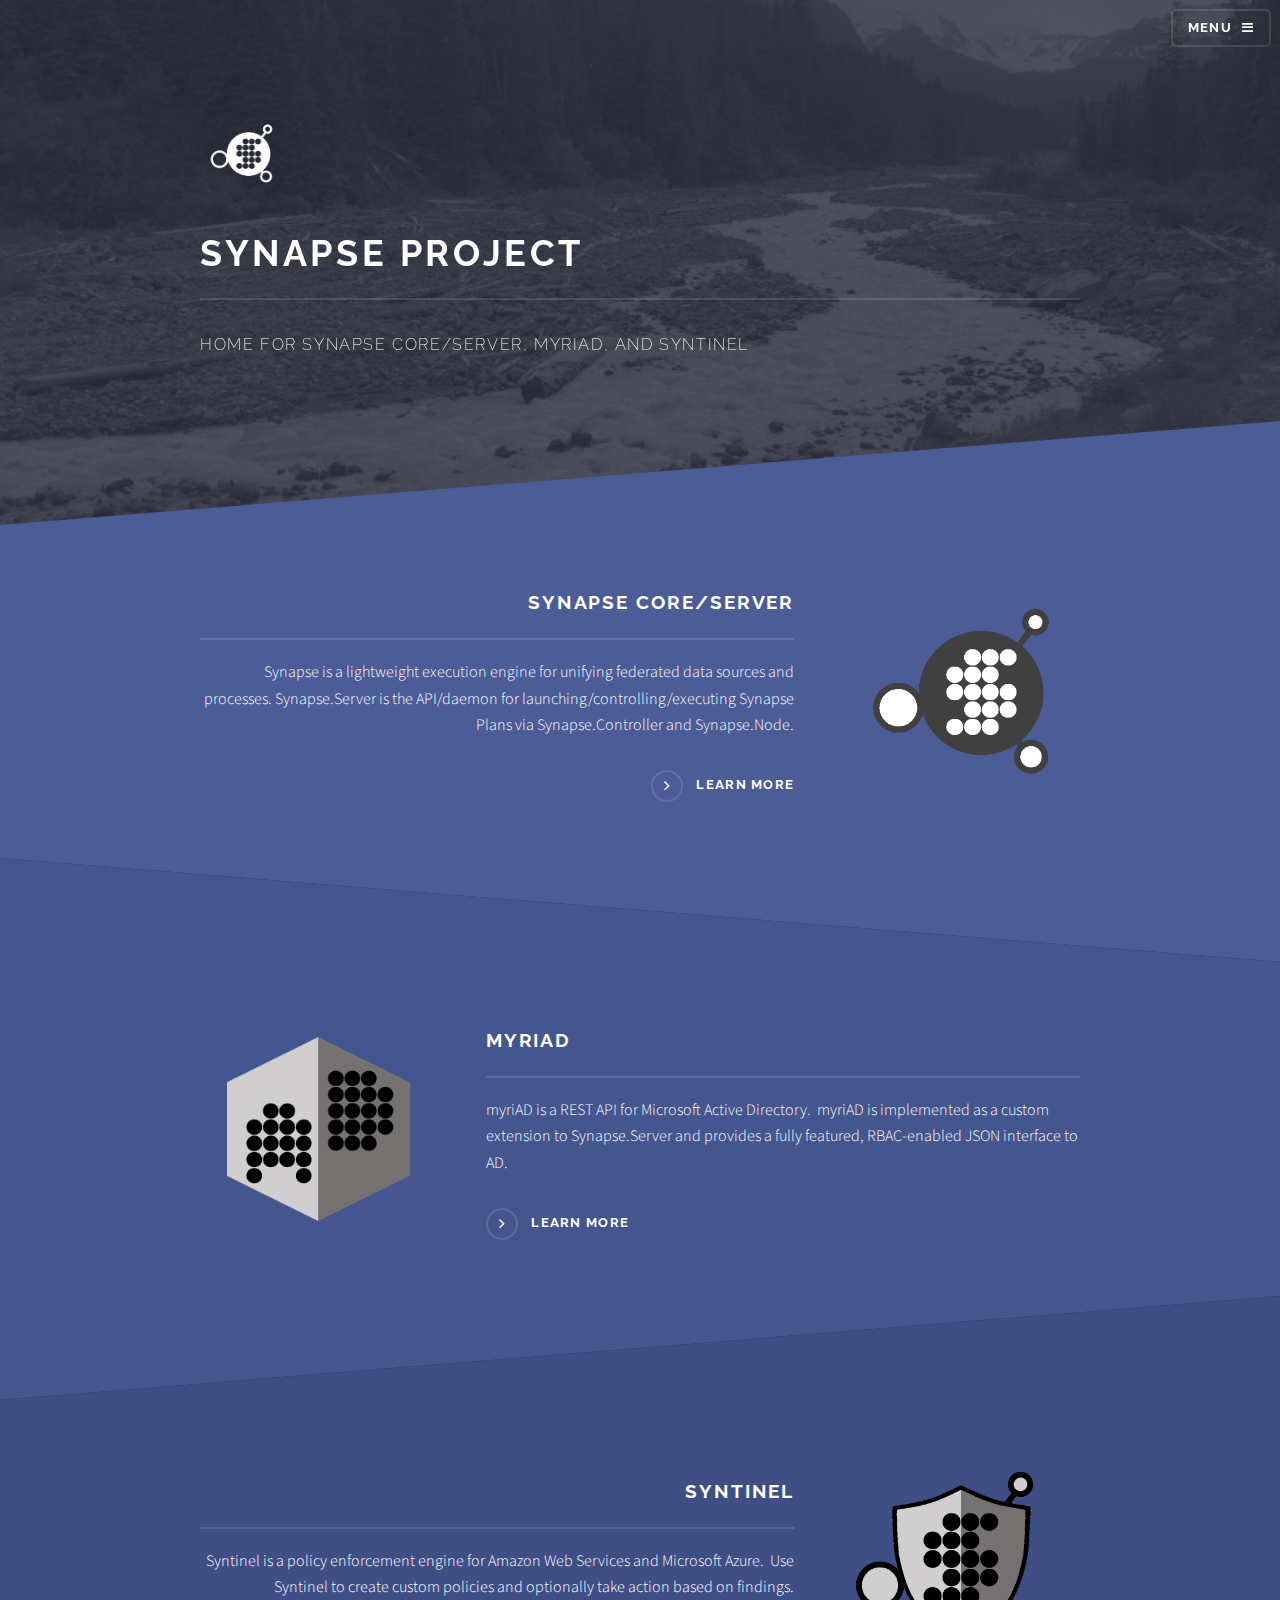
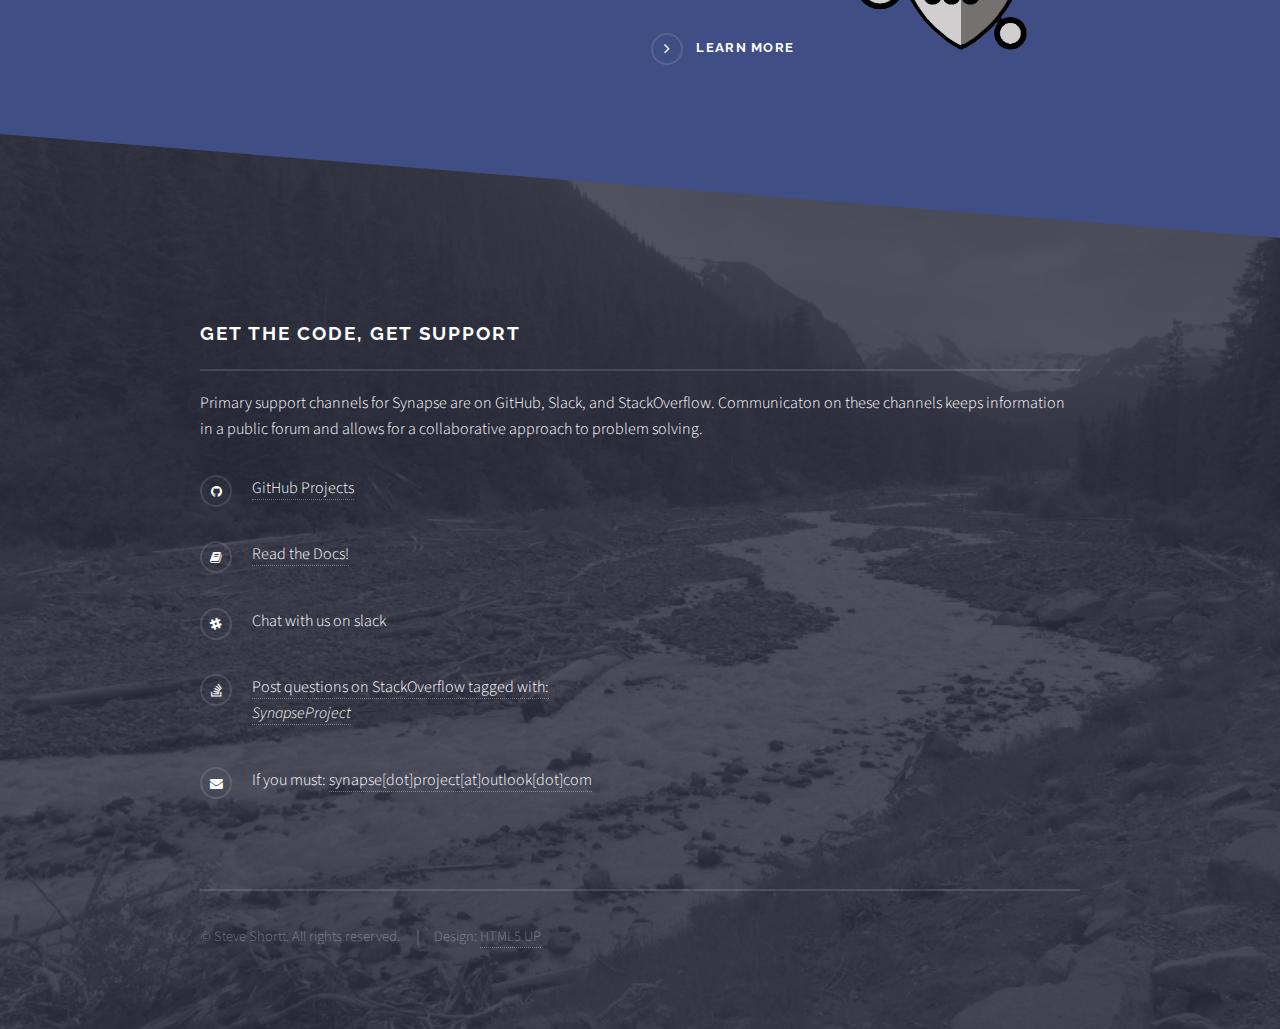
==== commit b414f83a: "icon, image, support updates" ====
--- a/index.html
+++ b/index.html
@@ -1,119 +1,151 @@
-<!DOCTYPE html>
-<!--
-	Solid State by HTML5 UP	html5up.net | @ajlkn
-	Free for personal and commercial use under the CCA 3.0 license (html5up.net/license)-->
-<html>
-  <head>
-    <meta http-equiv="content-type" content="text/html; charset=utf-8">
-    <title>Synapse Project</title>
-    <meta name="viewport" content="width=device-width, initial-scale=1">
-    <!--[if lte IE 8]><script src="assets/js/ie/html5shiv.js"></script><![endif]-->
-    <link rel="stylesheet" href="assets/css/main.css">
-    <!--[if lte IE 9]><link rel="stylesheet" href="assets/css/ie9.css" /><![endif]-->
-    <!--[if lte IE 8]><link rel="stylesheet" href="assets/css/ie8.css" /><![endif]-->
-  </head>
-  <body>
-    <!-- Page Wrapper -->
-    <div id="page-wrapper">
-      <!-- Header -->
-      <header id="header" class="alt">
-        <h1><a href="index.html">Synapse Project</a></h1>
-        <nav> <a href="#menu">Menu</a> </nav>
-      </header>
-      <!-- Menu -->
-      <nav id="menu">
-        <div class="inner">
-          <h2>Menu</h2>
-          <ul class="links">
-            <li><a href="index.html">Home</a></li>
-            <li><a href="Synapse.html">Synapse Core/Server</a></li>
-            <li><a href="myriAD.html">myriAD</a></li>
-            <li><a href="syntinel.html">Syntinel</a></li>
-          </ul>
-          <a href="#" class="close">Close</a> </div>
-      </nav>
-      <!-- Banner -->
-      <section id="banner">
-        <div class="inner">
-          <div class="logo"><img src="images/synapse_logo_rev.png" style="width: 83px; height: 83px;"></div>
-          <h2>Synapse Project</h2>
-          <p>Home for Synapse Core/Server, myriAD, and Syntinel</p>
-        </div>
-      </section>
-      <!-- Wrapper -->
-      <section id="wrapper">
-        <!-- One -->
-        <section id="one" class="wrapper spotlight style1">
-          <div class="inner"> <a href="Synapse.html" class="image"><img src="images/synapse_logo.png"-
-                alt=""></a>
-            <div class="content">
-              <h2 class="major">Synapse core/server</h2>
-              <p><span class="col-11 text-gray-dark mr-2" itemprop="about">Synapse
-                  is a lightweight execution engine for unifying federated data
-                  sources and processes. Synapse.Server is the API/daemon for
-                  launching/controlling/executing Synapse Plans via
-                  Synapse.Controller and Synapse.Node.</span></p>
-              <a href="Synapse.html" class="special">Learn more</a> </div>
-          </div>
-        </section>
-        <!-- Two -->
-        <section id="two" class="wrapper alt spotlight style2">
-          <div class="inner"> <a href="#" class="image"><img src="images/mryiad_logo_grey.png"-
-                alt=""></a>
-            <div class="content">
-              <h2 class="major">myriad</h2>
-              <p>myriAD is a REST API for Microsoft Active Directory.&nbsp;
-                myriAD is implemented as a custom extension to Synapse.Server
-                and provides a fully featured, RBAC-enabled JSON interface to
-                AD.</p>
-              <a href="#" class="special">Learn more</a> </div>
-          </div>
-        </section>
-        <!-- Three -->
-        <section id="three" class="wrapper spotlight style3">
-          <div class="inner"> <a href="#" class="image"><img src="images/syntinel_logo.png"-
-                alt=""></a>
-            <div class="content">
-              <h2 class="major">Syntinel</h2>
-              <p>Syntinel is a policy enforcement engine for Amazon Web Services
-                and Microsoft Azure.&nbsp; Use Syntinel to create custom
-                policies and optionally take action based on findings.</p>
-              <a href="#" class="special">Learn more</a> </div>
-          </div>
-        </section>
-        <!-- Footer -->
-        <section id="footer">
-          <div class="inner">
-            <h2 class="major">Get the code, Get Support</h2>
-            <p>Primary support channels for Synapse are on GitHub, Slack, and
-              StackOverflow. Communicaton on these channels keeps information in
-              a public forum and allows for a collaborative approach to problem
-              solving.</p>
-            <ul class="contact">
-              <li class="fa-github"><a href="https://github.com/SynapseProject">GitHub
-                  Projects</a></li>
-              <li class="fa-slack">Chat with us on slack</li>
-              <li class="fa-stack-overflow"><a href="https://stackoverflow.com/">Post
-                  questions on StackOverflow tagged with: <em>SynapseProject</em></a></li>
-              <li class="fa-envelope">If you must: <a href="mailto:%73yn%61p%73e.proj%65ct@%6Futlook.c%6Fm">synapse[dot]project[at]outlook[dot]com</a></li>
-            </ul>
-            <ul class="copyright">
-              <li>© Steve Shortt. All rights reserved.</li>
-              <li>Design: <a href="http://html5up.net">HTML5 UP</a></li>
-            </ul>
-          </div>
-        </section>
-      </section>
-    </div>
-    <!-- Scripts -->
-    <script src="assets/js/skel.min.js"></script>
-    <script src="assets/js/jquery.min.js"></script>
-    <script src="assets/js/jquery.scrollex.min.js"></script>
-    <script src="assets/js/util.js"></script>
-    <!--[if lte IE 8]><script src="assets/js/ie/respond.min.js"></script><![endif]-->
-    <script src="assets/js/main.js"></script>
-  </body>
-</html>
+<!DOCTYPE html>
+<!--
+	Solid State by HTML5 UP	html5up.net | @ajlkn	Free for personal and commercial use under the CCA 3.0 license (html5up.net/license)-->
+<html>
+
+<head>
+  <meta http-equiv="content-type" content="text/html; charset=utf-8">
+  <title>Synapse Project</title>
+  <meta name="viewport" content="width=device-width, initial-scale=1">
+  <!--[if lte IE 8]><script src="assets/js/ie/html5shiv.js"></script><![endif]-->
+  <link rel="stylesheet" href="assets/css/main.css">
+  <!--[if lte IE 9]><link rel="stylesheet" href="assets/css/ie9.css" /><![endif]-->
+  <!--[if lte IE 8]><link rel="stylesheet" href="assets/css/ie8.css" /><![endif]-->
+  <link rel="shortcut icon" href="images/favicon.ico">
+</head>
+
+<body>
+  <!-- Page Wrapper -->
+  <div id="page-wrapper">
+    <!-- Header -->
+    <header id="header" class="alt">
+      <h1>
+        <a href="index.html">Synapse Project</a>
+      </h1>
+      <nav>
+        <a href="#menu">Menu</a>
+      </nav>
+    </header>
+    <!-- Menu -->
+    <nav id="menu">
+      <div class="inner">
+        <h2>Menu</h2>
+        <ul class="links">
+          <li>
+            <a href="index.html">Home</a>
+          </li>
+          <li>
+            <a href="synapse.html">Synapse Core/Server</a>
+          </li>
+          <li>
+            <a href="myriAD.html">myriAD</a>
+          </li>
+          <li>
+            <a href="syntinel.html">Syntinel</a>
+          </li>
+        </ul>
+        <a href="#" class="close">Close</a>
+      </div>
+    </nav>
+    <!-- Banner -->
+    <section id="banner">
+      <div class="inner">
+        <div class="logo">
+          <img src="images/synapse_logo_rev.png" style="width: 83px; height: 83px;">
+        </div>
+        <h2>Synapse Project</h2>
+        <p>Home for Synapse Core/Server, myriAD, and Syntinel</p>
+      </div>
+    </section>
+    <!-- Wrapper -->
+    <section id="wrapper">
+      <!-- One -->
+      <section id="one" class="wrapper spotlight style1">
+        <div class="inner">
+          <a href="synapse.html" class="image">
+            <img src="images/synapse_logo.png" alt="">
+          </a>
+          <div class="content">
+            <h2 class="major">Synapse core/server</h2>
+            <p>
+              <span class="col-11 text-gray-dark mr-2" itemprop="about">Synapse is a lightweight execution engine for unifying federated data sources and processes. Synapse.Server
+                is the API/daemon for launching/controlling/executing Synapse Plans via Synapse.Controller and Synapse.Node.</span>
+            </p>
+            <a href="synapse.html" class="special">Learn more</a>
+          </div>
+        </div>
+      </section>
+      <!-- Two -->
+      <section id="two" class="wrapper alt spotlight style2">
+        <div class="inner">
+          <a href="#" class="image">
+            <img src="images/mryiad_logo_grey.png" alt="">
+          </a>
+          <div class="content">
+            <h2 class="major">myriad</h2>
+            <p>myriAD is a REST API for Microsoft Active Directory.&nbsp; myriAD is implemented as a custom extension to Synapse.Server
+              and provides a fully featured, RBAC-enabled JSON interface to AD.
+            </p>
+            <a href="#" class="special">Learn more</a>
+          </div>
+        </div>
+      </section>
+      <!-- Three -->
+      <section id="three" class="wrapper spotlight style3">
+        <div class="inner">
+          <a href="#" class="image">
+            <img src="images/syntinel_logo.png" alt="">
+          </a>
+          <div class="content">
+            <h2 class="major">Syntinel</h2>
+            <p>Syntinel is a policy enforcement engine for Amazon Web Services and Microsoft Azure.&nbsp; Use Syntinel to create
+              custom policies and optionally take action based on findings.</p>
+            <a href="#" class="special">Learn more</a>
+          </div>
+        </div>
+      </section>
+      <!-- Footer -->
+      <section id="footer">
+        <div class="inner">
+          <h2 class="major">Get the code, Get Support</h2>
+          <p>Primary support channels for Synapse are on GitHub, Slack, and StackOverflow. Communicaton on these channels keeps
+            information in a public forum and allows for a collaborative approach to problem solving.
+          </p>
+          <ul class="contact">
+            <li class="fa-github">
+              <a href="https://github.com/SynapseProject" target="_blank">GitHub Projects
+              </a>
+            </li>
+            <li class="fa-book">
+              <a href="http://synapse.readthedocs.io/en/latest/" target="_blank">Read the Docs!</a>
+            </li>
+            <li class="fa-slack">Chat with us on slack</li>
+            <li class="fa-stack-overflow">
+              <a href="https://stackoverflow.com/" target="_blank">Post questions on StackOverflow tagged with:
+                <em>SynapseProject</em>
+              </a>
+            </li>
+            <li class="fa-envelope">If you must:
+              <a href="mailto:%73yn%61p%73e.proj%65ct@%6Futlook.c%6Fm">synapse[dot]project[at]outlook[dot]com</a>
+            </li>
+          </ul>
+          <ul class="copyright">
+            <li>© Steve Shortt. All rights reserved.</li>
+            <li>Design:
+              <a href="http://html5up.net" target="_blank">HTML5 UP</a>
+            </li>
+          </ul>
+        </div>
+      </section>
+    </section>
+  </div>
+  <!-- Scripts -->
+  <script src="assets/js/skel.min.js"></script>
+  <script src="assets/js/jquery.min.js"></script>
+  <script src="assets/js/jquery.scrollex.min.js"></script>
+  <script src="assets/js/util.js"></script>
+  <!--[if lte IE 8]><script src="assets/js/ie/respond.min.js"></script><![endif]-->
+  <script src="assets/js/main.js"></script>
+</body>
+
+</html>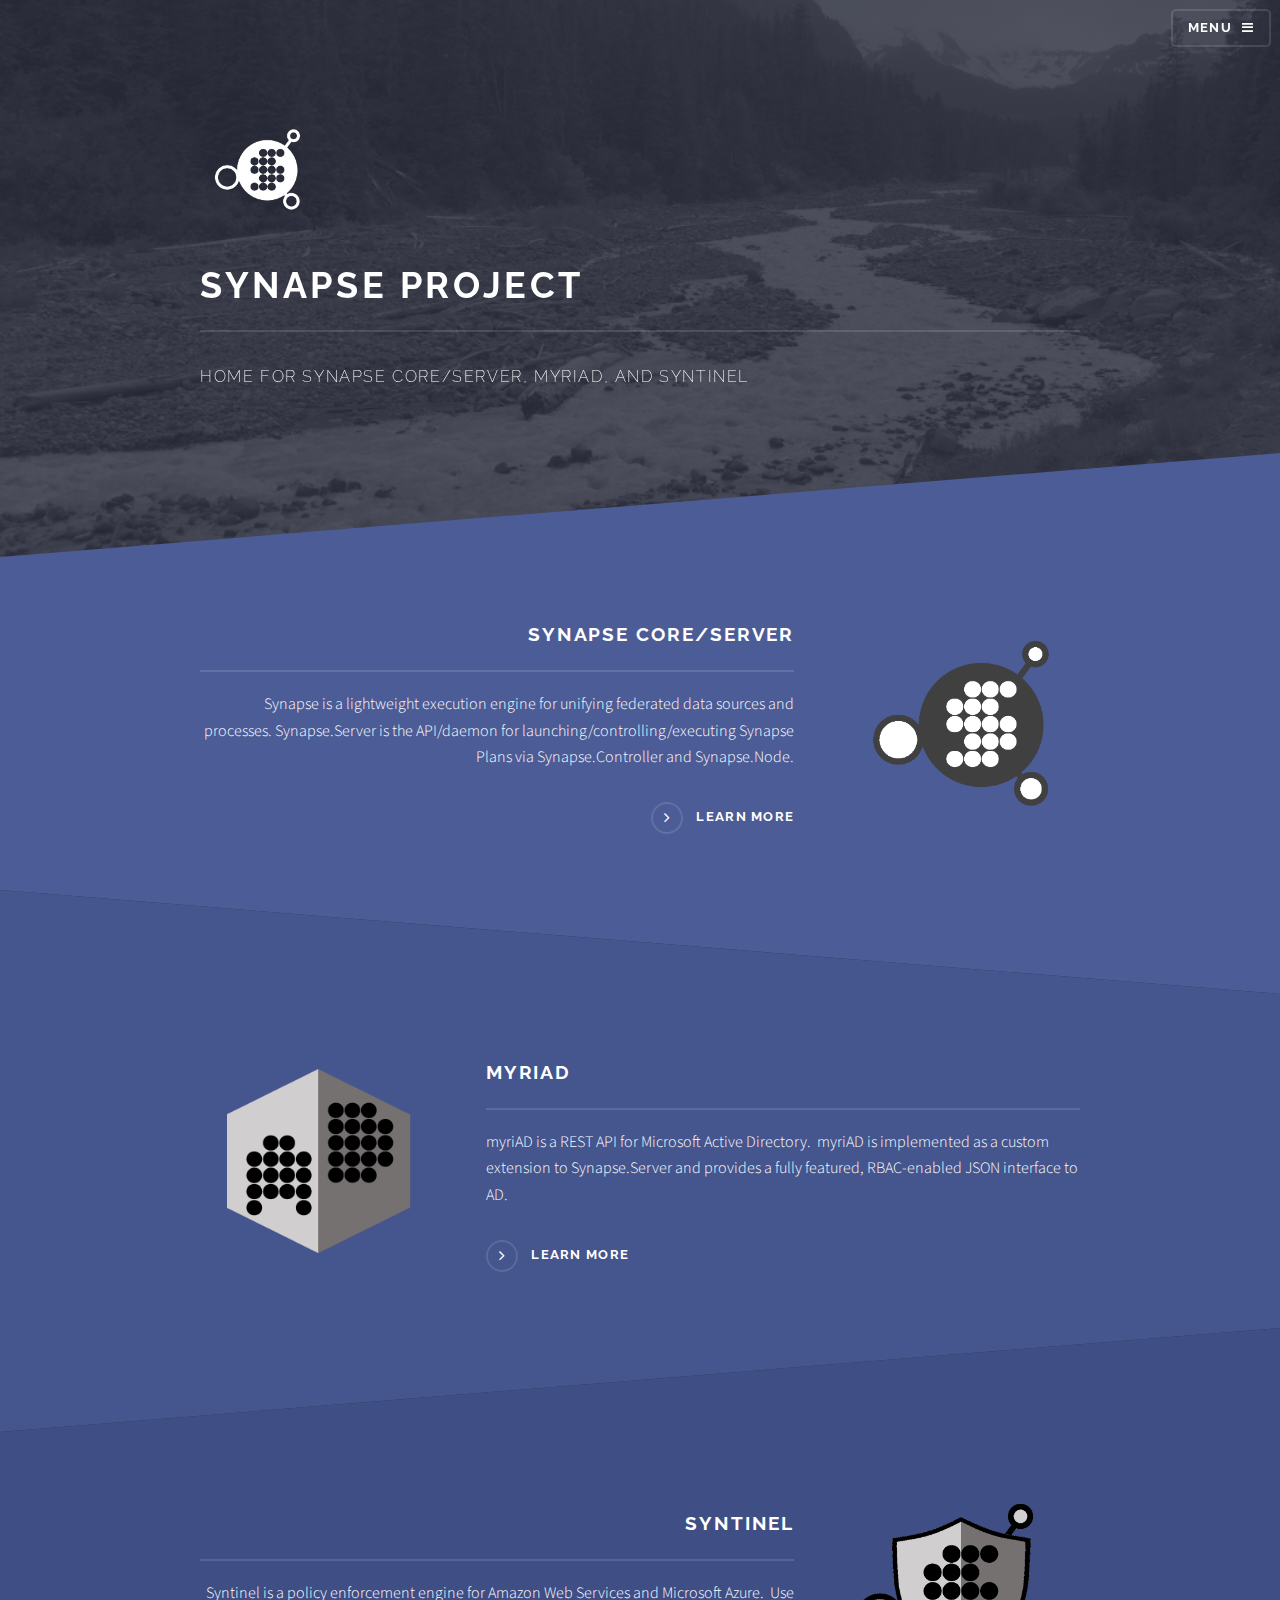
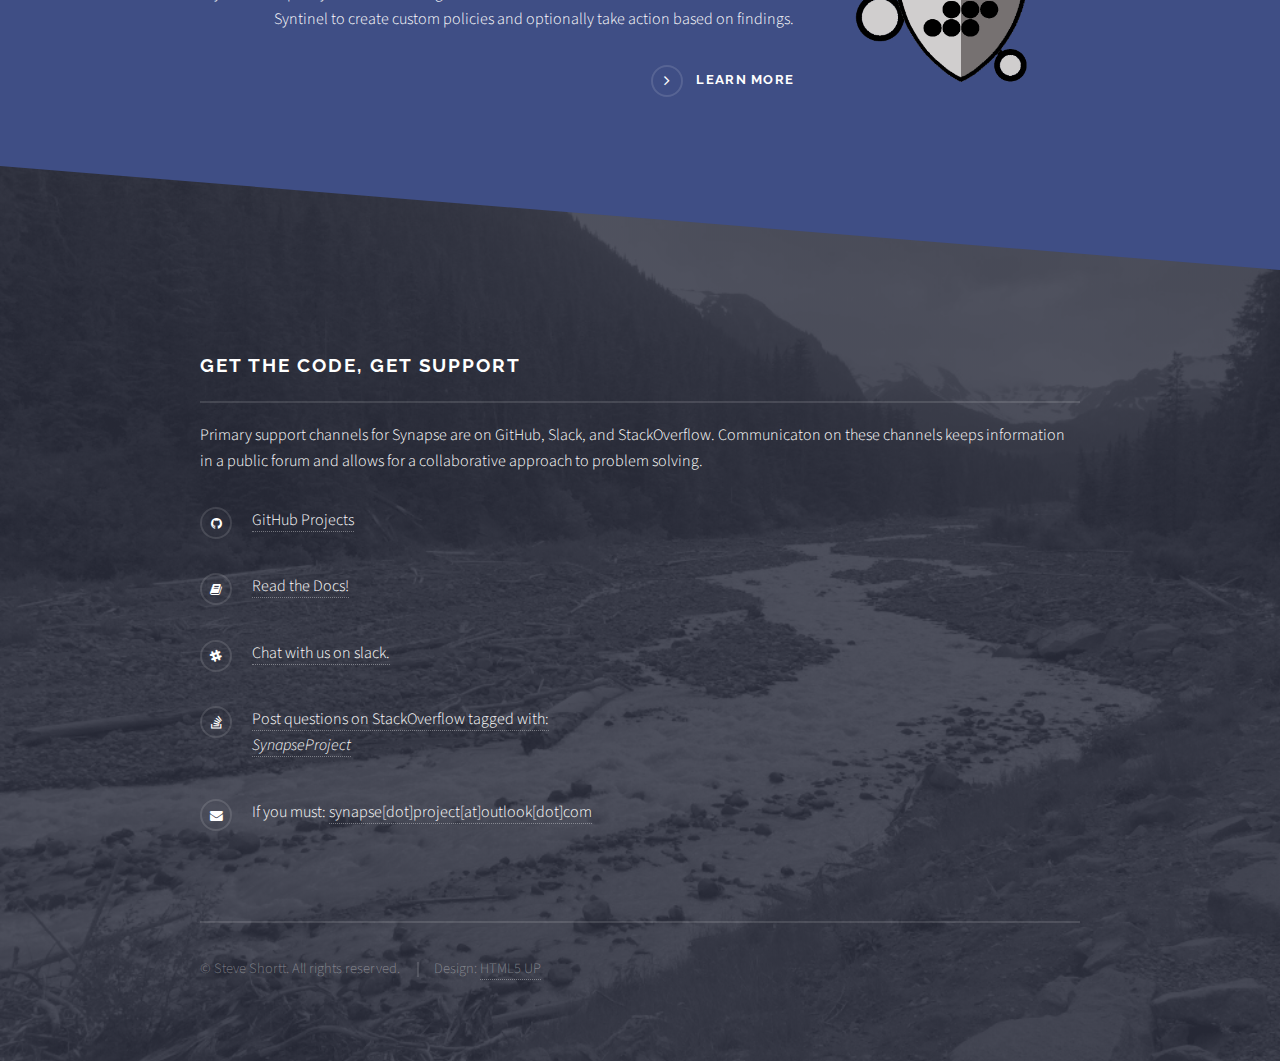
==== commit 6440addd: "footer updates, added myriAD doc" ====
--- a/index.html
+++ b/index.html
@@ -51,7 +51,7 @@
     <section id="banner">
       <div class="inner">
         <div class="logo">
-          <img src="images/synapse_logo_rev.png" style="width: 83px; height: 83px;">
+          <img src="images/synapse_logo_rev.png" style="width: 115px; height: 115px;">
         </div>
         <h2>Synapse Project</h2>
         <p>Home for Synapse Core/Server, myriAD, and Syntinel</p>
@@ -78,7 +78,7 @@
       <!-- Two -->
       <section id="two" class="wrapper alt spotlight style2">
         <div class="inner">
-          <a href="#" class="image">
+          <a href="myriAD.html" class="image">
             <img src="images/mryiad_logo_grey.png" alt="">
           </a>
           <div class="content">
@@ -86,21 +86,21 @@
             <p>myriAD is a REST API for Microsoft Active Directory.&nbsp; myriAD is implemented as a custom extension to Synapse.Server
               and provides a fully featured, RBAC-enabled JSON interface to AD.
             </p>
-            <a href="#" class="special">Learn more</a>
+            <a href="myriAD.html" class="special">Learn more</a>
           </div>
         </div>
       </section>
       <!-- Three -->
       <section id="three" class="wrapper spotlight style3">
         <div class="inner">
-          <a href="#" class="image">
+          <a href="syntinel.html" class="image">
             <img src="images/syntinel_logo.png" alt="">
           </a>
           <div class="content">
             <h2 class="major">Syntinel</h2>
             <p>Syntinel is a policy enforcement engine for Amazon Web Services and Microsoft Azure.&nbsp; Use Syntinel to create
               custom policies and optionally take action based on findings.</p>
-            <a href="#" class="special">Learn more</a>
+            <a href="syntinel.html" class="special">Learn more</a>
           </div>
         </div>
       </section>
@@ -109,17 +109,18 @@
         <div class="inner">
           <h2 class="major">Get the code, Get Support</h2>
           <p>Primary support channels for Synapse are on GitHub, Slack, and StackOverflow. Communicaton on these channels keeps
-            information in a public forum and allows for a collaborative approach to problem solving.
-          </p>
+            information in a public forum and allows for a collaborative approach to problem solving. </p>
           <ul class="contact">
             <li class="fa-github">
-              <a href="https://github.com/SynapseProject" target="_blank">GitHub Projects
-              </a>
+              <a href="https://github.com/SynapseProject" target="_blank">GitHub Projects </a>
             </li>
             <li class="fa-book">
               <a href="http://synapse.readthedocs.io/en/latest/" target="_blank">Read the Docs!</a>
             </li>
-            <li class="fa-slack">Chat with us on slack</li>
+            <li class="fa-slack">
+              <a href="https://join&#37;2&#69;&#115;%6Ca&#37;63k&#46;co%&#54;&#68;/&#37;74&#47;t&#104;es%79&#110;%61%&#55;0s%65p%&#55;&#50;&#111;je%63t&#47;&#37;73%68&#37;6&#49;&#114;ed&#95;i&#110;v&#37;69te/&#37;65nQtM&#106;Y4Mz&#81;yMj%&#53;&#57;zOTI3%4CWE4M%44%591Z&#106;d&#104;OWI%33OT&#37;4Ah%4&#69;&#87;%593%&#53;9m%5AjYzE%32Y&#122;&#70;&#108;MzA1MTk3N&#109;M%77&#37;4FG&#37;511NDlmNTYxNT&#99;1Z&#37;4&#55;RiM&#37;6DU%31%4E%5&#52;Rj&#37;&#53;A&#87;&#90;jND%5&#50;%&#54;DY%6DU"
+                target="_blank">Chat with us on slack.</a>
+            </li>
             <li class="fa-stack-overflow">
               <a href="https://stackoverflow.com/" target="_blank">Post questions on StackOverflow tagged with:
                 <em>SynapseProject</em>
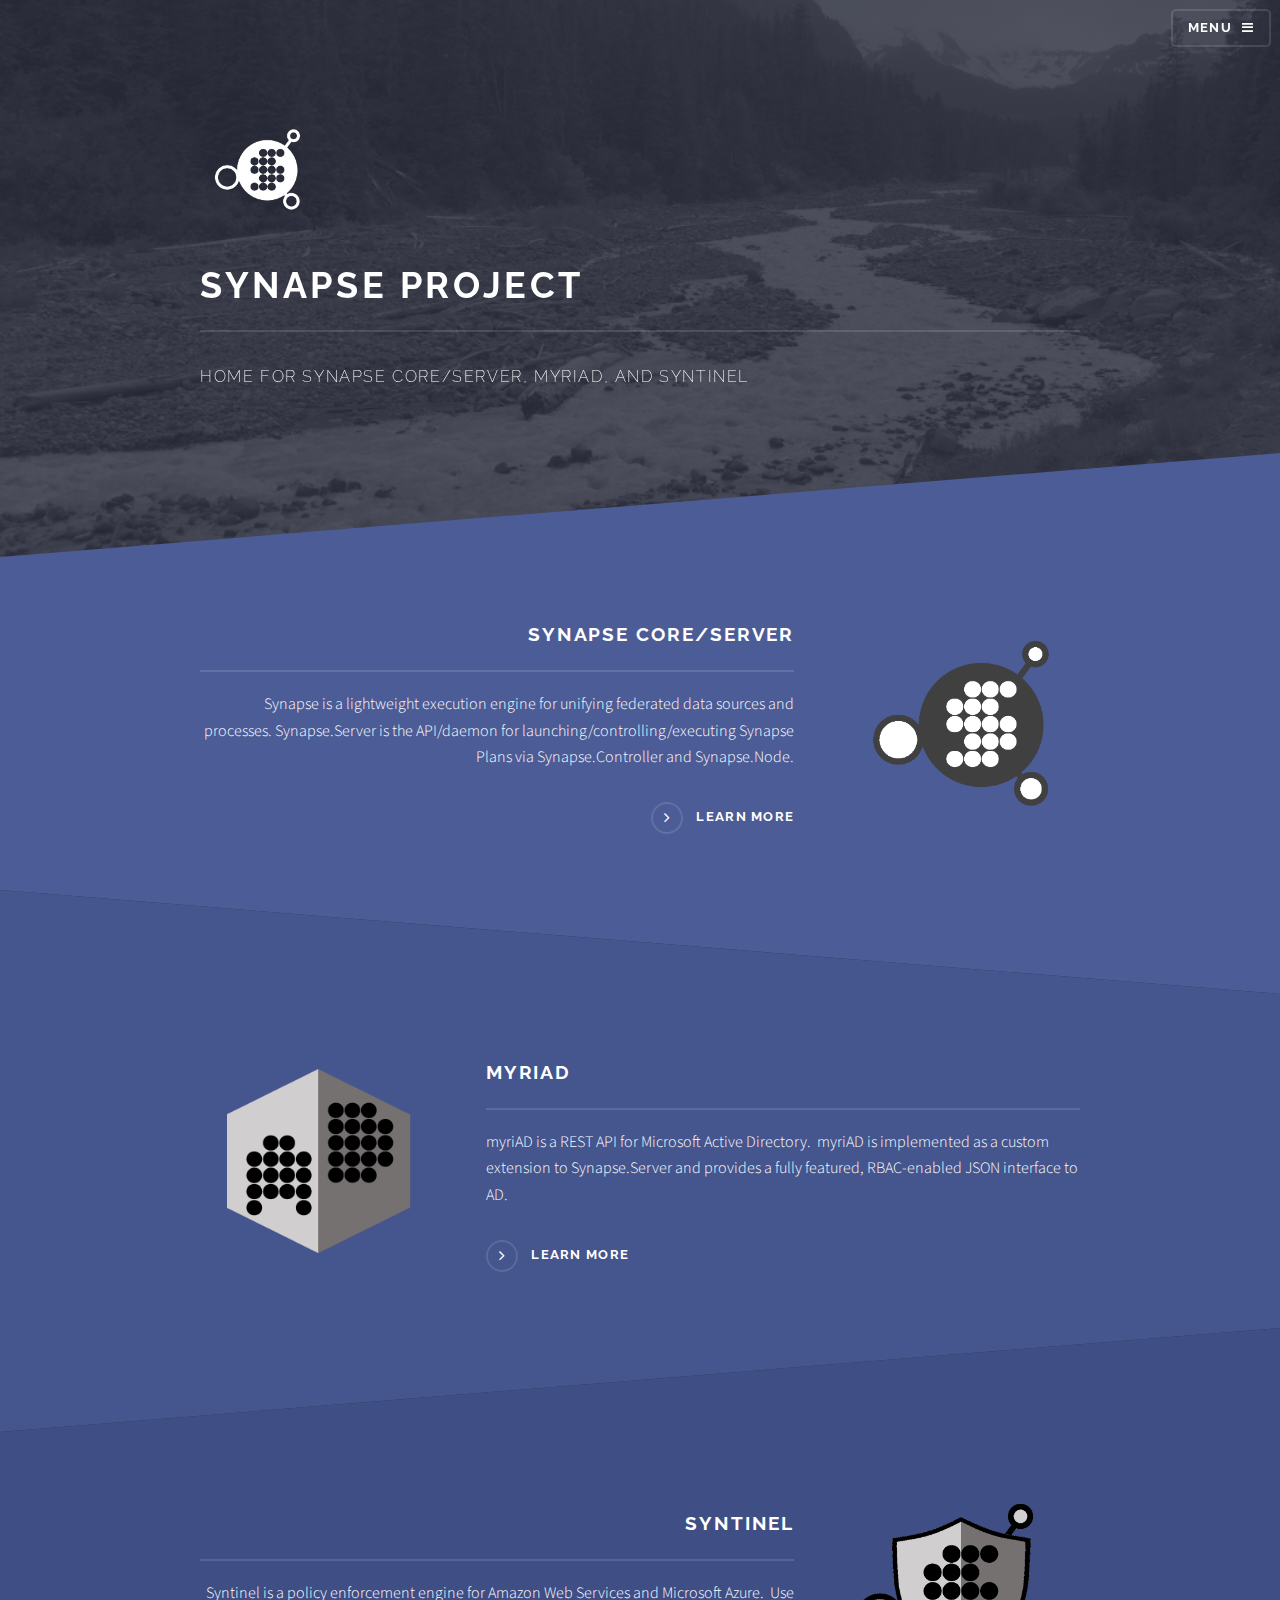
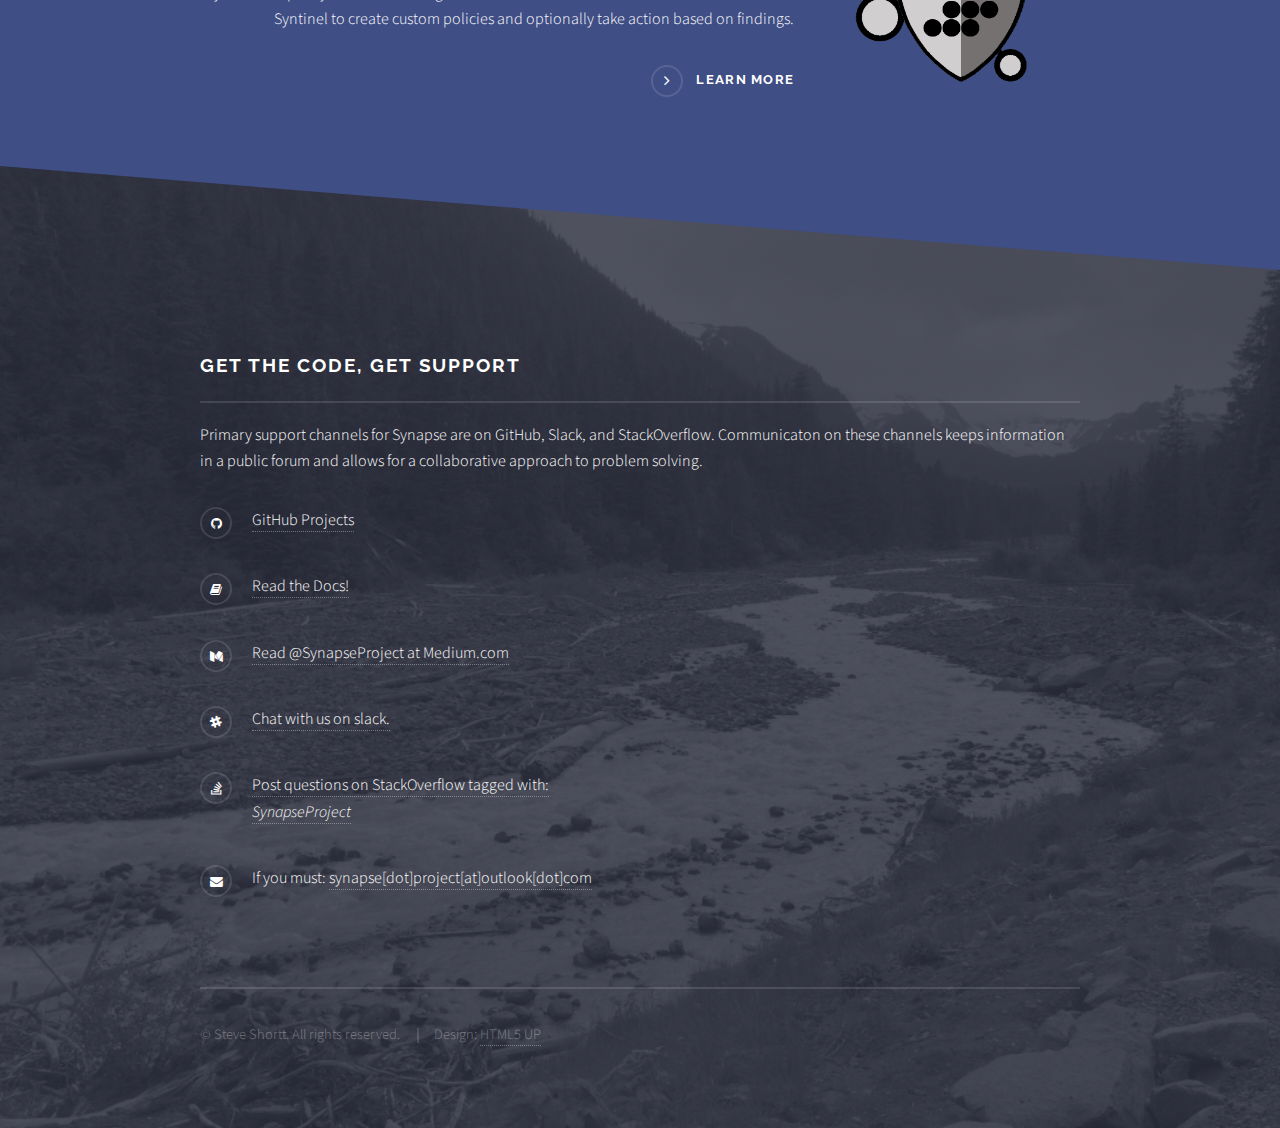
==== commit a29117ad: "added medium links" ====
--- a/index.html
+++ b/index.html
@@ -109,7 +109,7 @@
         <div class="inner">
           <h2 class="major">Get the code, Get Support</h2>
           <p>Primary support channels for Synapse are on GitHub, Slack, and StackOverflow. Communicaton on these channels keeps
-            information in a public forum and allows for a collaborative approach to problem solving. </p>
+            information in a public forum and allows for a collaborative approach to problem solving.</p>
           <ul class="contact">
             <li class="fa-github">
               <a href="https://github.com/SynapseProject" target="_blank">GitHub Projects </a>
@@ -117,13 +117,15 @@
             <li class="fa-book">
               <a href="http://synapse.readthedocs.io/en/latest/" target="_blank">Read the Docs!</a>
             </li>
+            <li class="fa-medium">
+              <a href="https://medium.com/@synapseproject" target="_blank">Read @SynapseProject at Medium.com</a>
+            </li>
             <li class="fa-slack">
               <a href="https://join&#37;2&#69;&#115;%6Ca&#37;63k&#46;co%&#54;&#68;/&#37;74&#47;t&#104;es%79&#110;%61%&#55;0s%65p%&#55;&#50;&#111;je%63t&#47;&#37;73%68&#37;6&#49;&#114;ed&#95;i&#110;v&#37;69te/&#37;65nQtM&#106;Y4Mz&#81;yMj%&#53;&#57;zOTI3%4CWE4M%44%591Z&#106;d&#104;OWI%33OT&#37;4Ah%4&#69;&#87;%593%&#53;9m%5AjYzE%32Y&#122;&#70;&#108;MzA1MTk3N&#109;M%77&#37;4FG&#37;511NDlmNTYxNT&#99;1Z&#37;4&#55;RiM&#37;6DU%31%4E%5&#52;Rj&#37;&#53;A&#87;&#90;jND%5&#50;%&#54;DY%6DU"
                 target="_blank">Chat with us on slack.</a>
             </li>
             <li class="fa-stack-overflow">
-              <a href="https://stackoverflow.com/" target="_blank">Post questions on StackOverflow tagged with:
-                <em>SynapseProject</em>
+              <a href="https://stackoverflow.com/" target="_blank">Post questions on StackOverflow tagged with: <em>SynapseProject</em>
               </a>
             </li>
             <li class="fa-envelope">If you must:
--- a/assets/css/main.css
+++ b/assets/css/main.css
@@ -1767,6 +1767,11 @@
 		margin: 0 0 2em 0;
 	}
 
+	p.trimmed {
+		margin: 0 0 0.75em 0;
+	}
+
+
 	h1, h2, h3, h4, h5, h6 {
 		color: #ffffff;
 		font-family: Raleway, Helvetica, sans-serif;
@@ -1839,6 +1844,18 @@
 		font-style: italic;
 		margin: 0 0 2em 0;
 		padding: 0.5em 0 0.5em 2em;
+	}
+
+	details {
+		cursor: pointer;
+	}
+
+	.framed {
+		background: rgba(255, 255, 255, 0.025);
+		border-radius: 5px;
+		border: solid 2px rgba(255, 255, 255, 0.125);
+		font-size: 0.9em;
+		padding: 0.25em 0.65em;
 	}
 
 	code {
@@ -2225,6 +2242,12 @@
 			padding-left: 0.25em;
 		}
 
+	ul.trimmed {
+		list-style: disc;
+		margin: 0 0 0 0;
+		padding-left: 1em;
+	}
+	
 	ul {
 		list-style: disc;
 		margin: 0 0 2em 0;
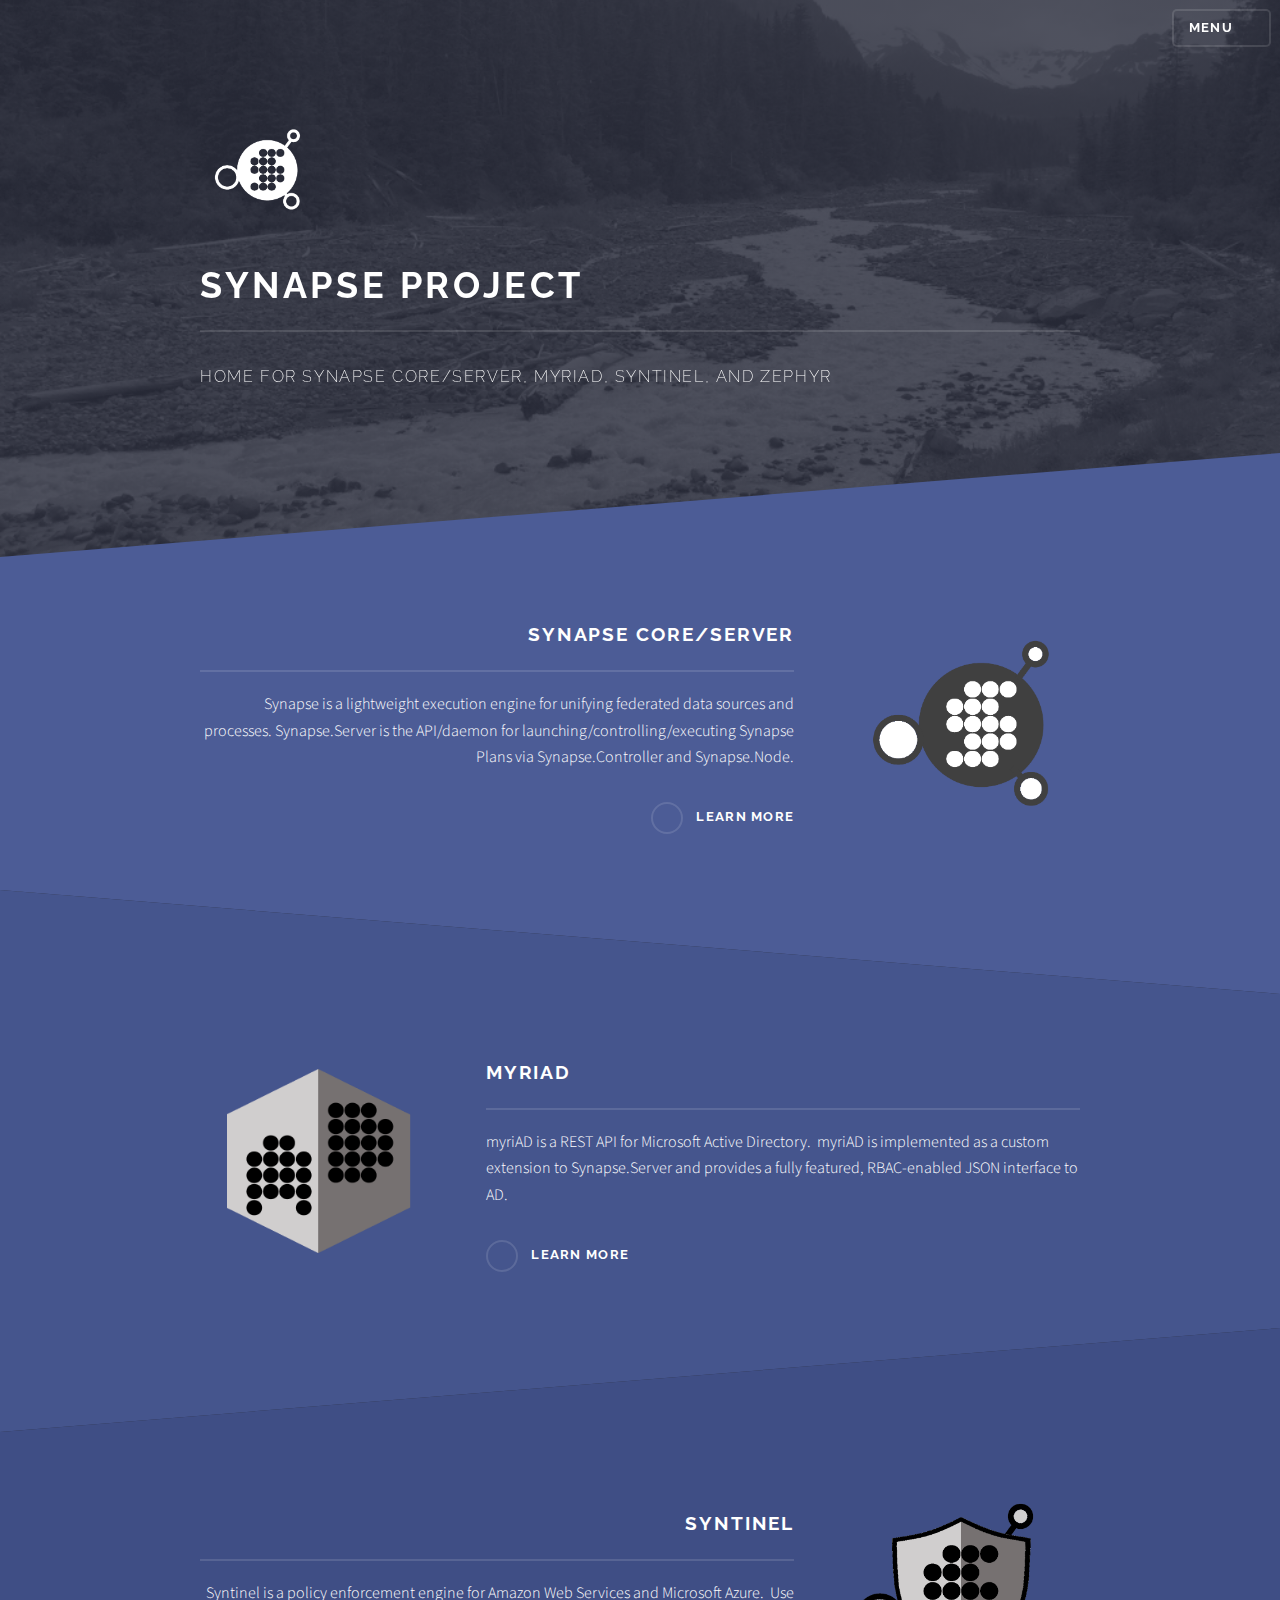
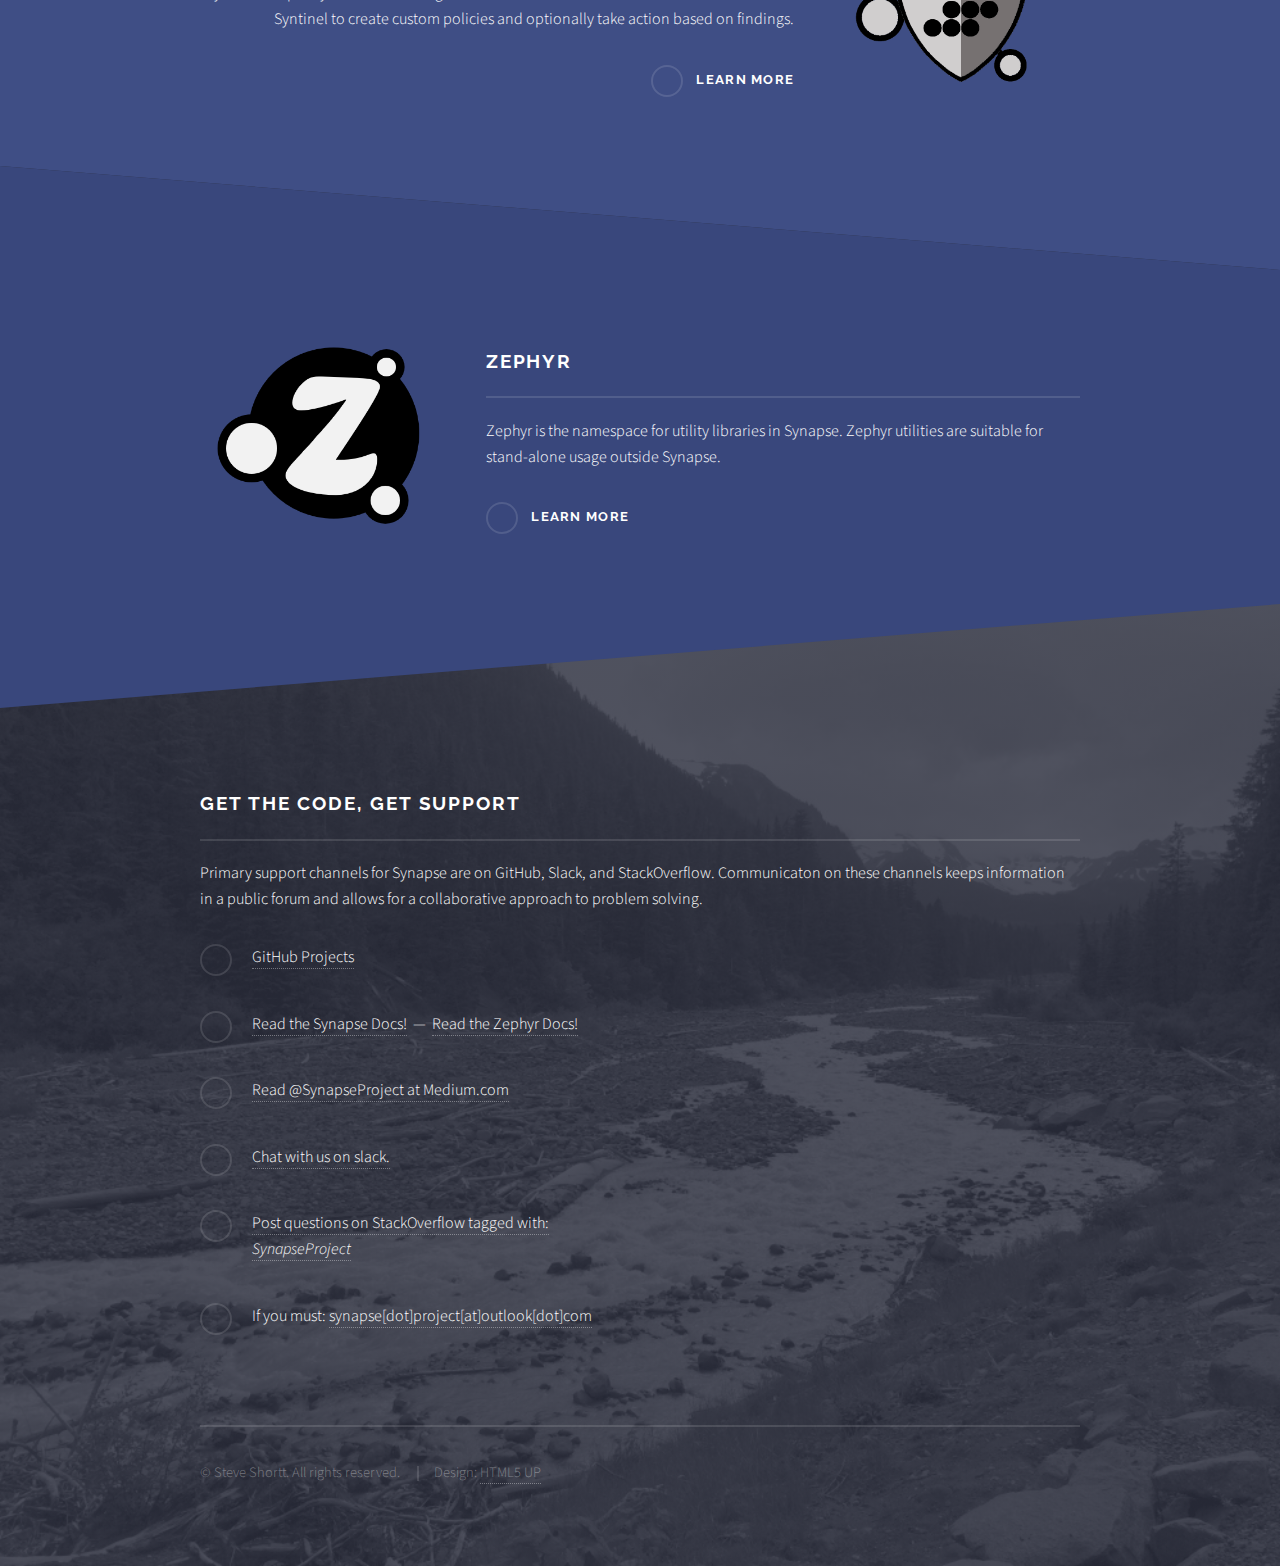
==== commit 5fbf82ba: "added zephyr" ====
--- a/index.html
+++ b/index.html
@@ -31,18 +31,11 @@
       <div class="inner">
         <h2>Menu</h2>
         <ul class="links">
-          <li>
-            <a href="index.html">Home</a>
-          </li>
-          <li>
-            <a href="synapse.html">Synapse Core/Server</a>
-          </li>
-          <li>
-            <a href="myriAD.html">myriAD</a>
-          </li>
-          <li>
-            <a href="syntinel.html">Syntinel</a>
-          </li>
+          <li><a href="index.html">Home</a></li>
+          <li><a href="synapse.html">Synapse Core/Server</a></li>
+          <li><a href="myriAD.html">myriAD</a></li>
+          <li><a href="syntinel.html">Syntinel</a></li>
+          <li><a href="zephyr.html">Zephyr</a></li>
         </ul>
         <a href="#" class="close">Close</a>
       </div>
@@ -54,7 +47,7 @@
           <img src="images/synapse_logo_rev.png" style="width: 115px; height: 115px;">
         </div>
         <h2>Synapse Project</h2>
-        <p>Home for Synapse Core/Server, myriAD, and Syntinel</p>
+        <p>Home for Synapse Core/Server, myriAD, Syntinel, and Zephyr</p>
       </div>
     </section>
     <!-- Wrapper -->
@@ -104,6 +97,20 @@
           </div>
         </div>
       </section>
+      <!-- Four -->
+      <section id="four" class="wrapper alt spotlight style4">
+        <div class="inner">
+          <a href="zephyr.html" class="image">
+            <img src="images/zephyr_logo.png" alt="">
+          </a>
+          <div class="content">
+            <h2 class="major">Zephyr</h2>
+            <p>Zephyr is the namespace for utility libraries in Synapse. Zephyr utilities are suitable for stand-alone usage outside Synapse.
+            </p>
+            <a href="zephyr.html" class="special">Learn more</a>
+          </div>
+        </div>
+      </section>
       <!-- Footer -->
       <section id="footer">
         <div class="inner">
@@ -115,7 +122,7 @@
               <a href="https://github.com/SynapseProject" target="_blank">GitHub Projects </a>
             </li>
             <li class="fa-book">
-              <a href="http://synapse.readthedocs.io/en/latest/" target="_blank">Read the Docs!</a>
+              <a href="http://synapse.readthedocs.io/en/latest/" target="_blank">Read the Synapse Docs!</a>&nbsp;&nbsp;&mdash;&nbsp;&nbsp;<a href="http://zephyr.readthedocs.io/en/latest/" target="_blank">Read the Zephyr Docs!</a>
             </li>
             <li class="fa-medium">
               <a href="https://medium.com/@synapseproject" target="_blank">Read @SynapseProject at Medium.com</a>
--- a/assets/css/main.css
+++ b/assets/css/main.css
@@ -1,4 +1,4 @@
-@import url(font-awesome.min.css);
+@import url("https://synapseproject.github.io/assets/css/font-awesome.min.css");
 @import url("https://fonts.googleapis.com/css?family=Raleway:200,700|Source+Sans+Pro:300,600,300italic,600italic");
 
 /*
